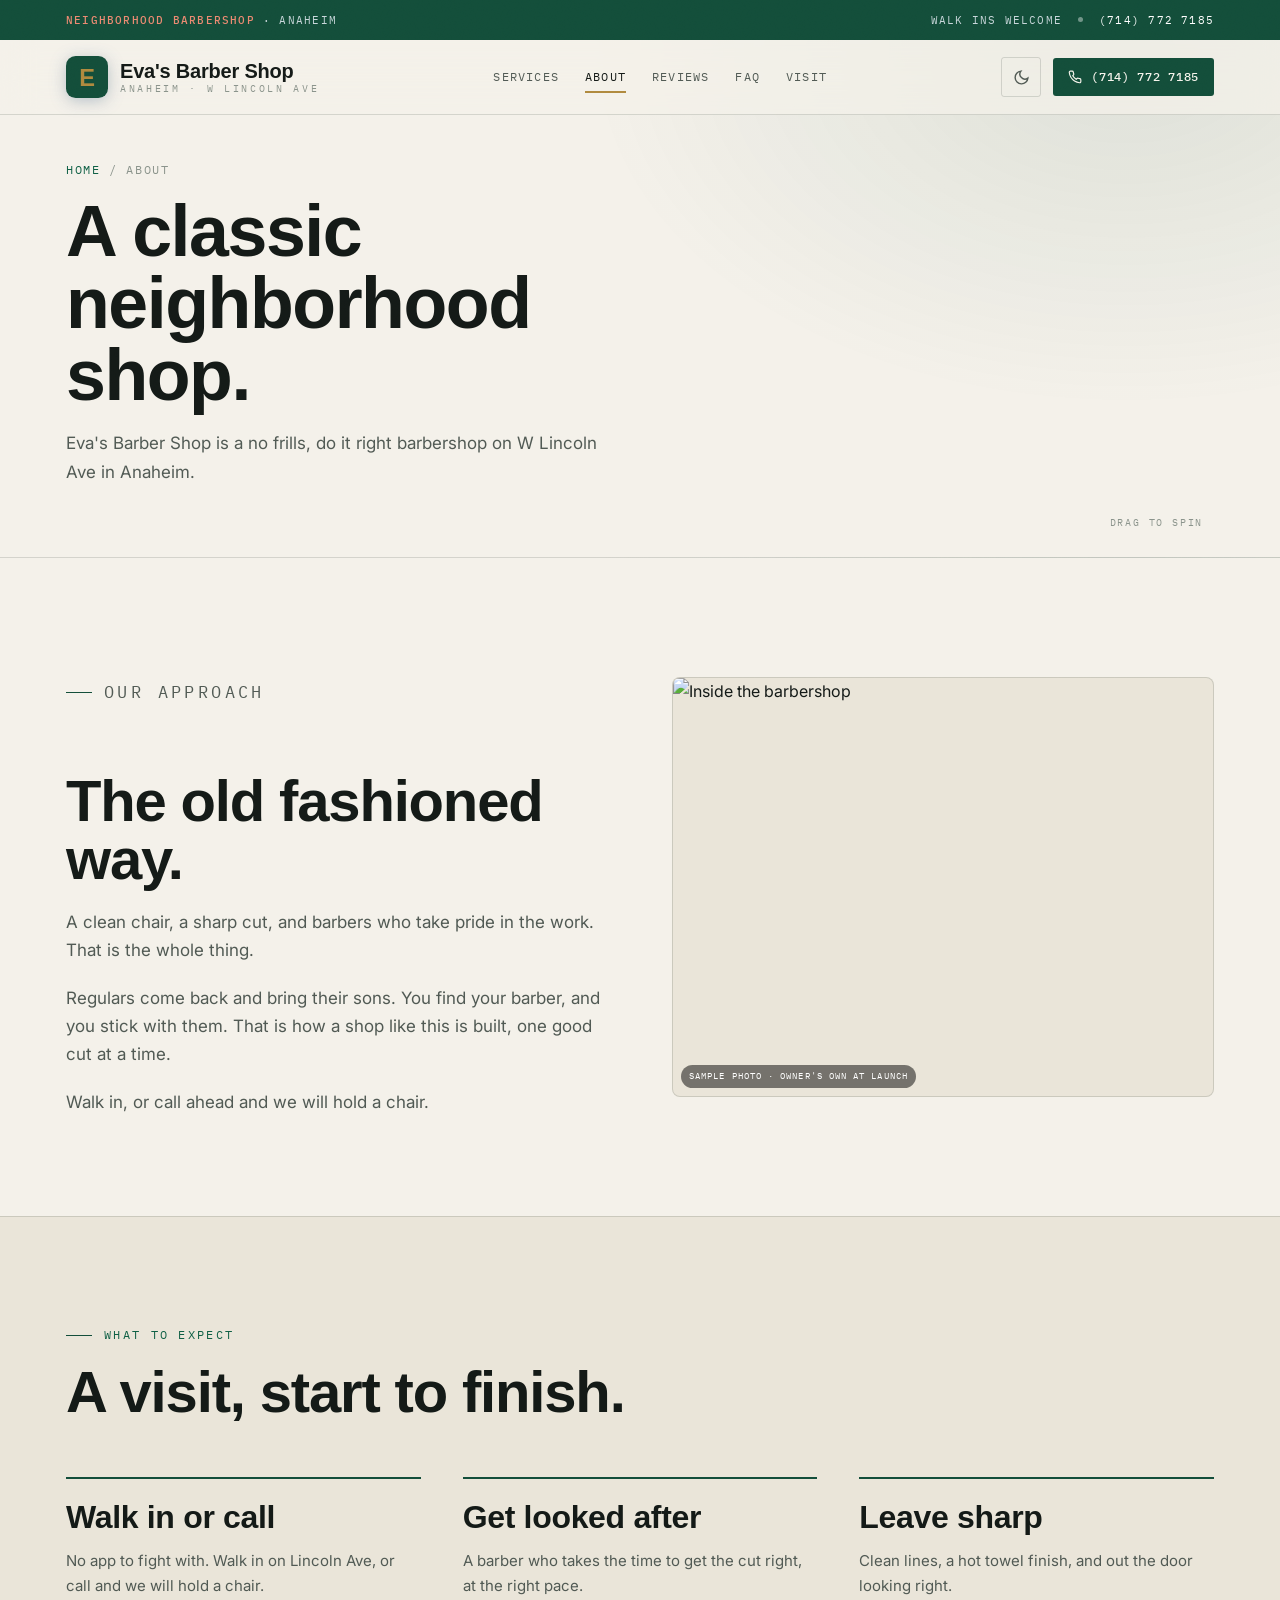
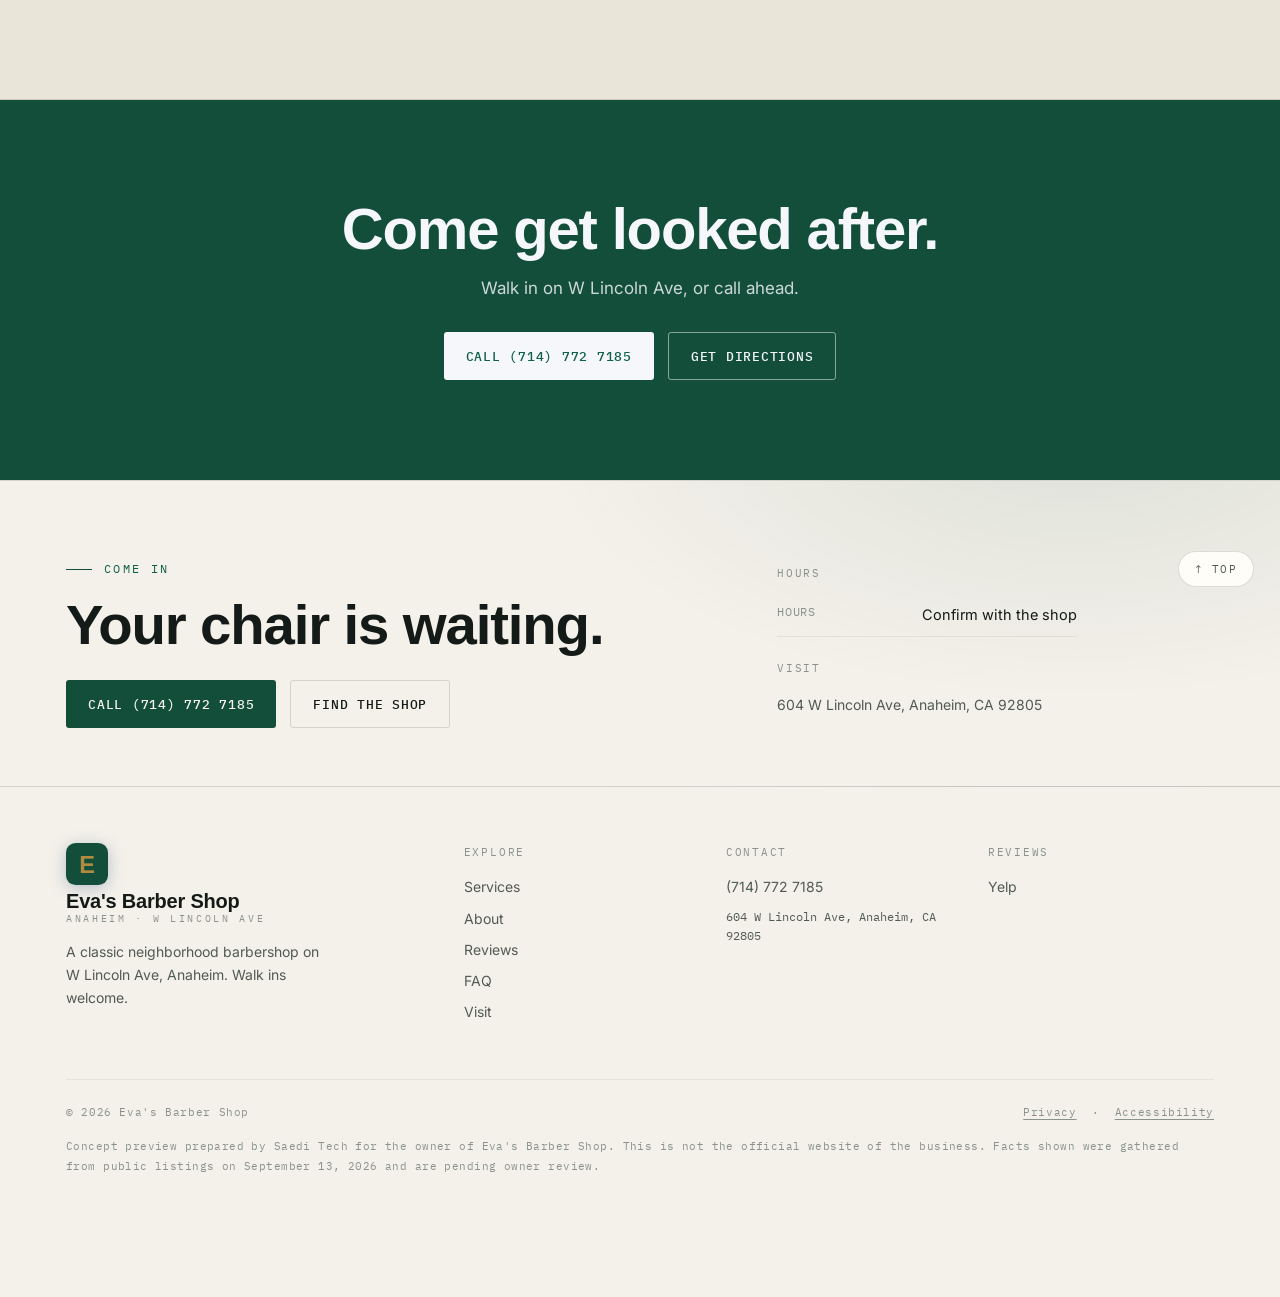
==== about.html @ 981443ed "Eva's Barber Shop concept preview by Saedi Tech" ====
<!doctype html>
<html lang="en">
<head>
<meta charset="utf-8" />
<meta name="viewport" content="width=device-width, initial-scale=1" />
<meta name="robots" content="noindex, nofollow" />
<title>About · Eva's Barber Shop</title>
<meta name="description" content="About Eva's Barber Shop, a classic neighborhood barbershop in Anaheim. Walk ins welcome." />
<meta property="og:title" content="About · Eva's Barber Shop" /><meta property="og:type" content="website" />
<link rel="icon" href="data:image/svg+xml,%3Csvg xmlns='http://www.w3.org/2000/svg' viewBox='0 0 32 32'%3E%3Ccircle cx='16' cy='16' r='15' fill='%239e2b25'/%3E%3Crect x='13' y='6' width='6' height='20' rx='3' fill='%23f3ede1'/%3E%3Cpath d='M13 9l6 4M13 15l6 4M13 21l6 4' stroke='%23a9812f' stroke-width='2'/%3E%3C/svg%3E">
<link rel="preconnect" href="https://fonts.googleapis.com"><link rel="preconnect" href="https://fonts.gstatic.com" crossorigin>
<link href="https://fonts.googleapis.com/css2?family=Oswald:wght@500;600;700&family=Inter:wght@400;500;600&family=IBM+Plex+Mono:wght@400;500&display=swap" rel="stylesheet">
<link rel="stylesheet" href="assets/site.css">
<script type="importmap">{ "imports": { "three": "https://unpkg.com/three@0.160.0/build/three.module.js", "three/": "https://unpkg.com/three@0.160.0/" } }</script>

</head>
<body>
<a class="skip" href="#main">Skip to content</a>
<header class="sitehead" id="sitehead"><div class="topbar"><div class="wrap tbin"><span class="tb-l"><b>Neighborhood barbershop</b> · Anaheim</span><span class="tb-r"><span>Walk ins welcome</span><span class="dot2"></span><a href="tel:+17147727185">(714) 772 7185</a></span></div></div>
<nav class="top" aria-label="Main">
  <div class="wrap navin">
    <a class="logo" href="index.html" aria-label="Eva's Barber Shop, home"><svg class="emblem" viewBox="0 0 48 48" aria-hidden="true"><rect width="48" height="48" rx="11" fill="var(--indigo)"/><text x="24" y="34" font-size="27" text-anchor="middle" fill="var(--shu)" font-family="Archivo,sans-serif" font-weight="800">E</text></svg><span class="wm"><span class="n">Eva's Barber Shop</span><span class="s">Anaheim · W Lincoln Ave</span></span></a>
    <div class="navlinks"><a href="services.html">Services</a><a href="about.html" aria-current="page">About</a><a href="reviews.html">Reviews</a><a href="faq.html">FAQ</a><a href="visit.html">Visit</a></div>
    <div class="navright">
      <button class="tgl" id="themeTgl" aria-label="Switch between day and night theme" aria-pressed="false"><svg id="icMoon" viewBox="0 0 24 24" fill="none" stroke="currentColor" stroke-width="2" stroke-linecap="round"><path d="M21 12.8A9 9 0 1 1 11.2 3a7 7 0 0 0 9.8 9.8z"/></svg><svg id="icSun" viewBox="0 0 24 24" fill="none" stroke="currentColor" stroke-width="2" stroke-linecap="round" style="display:none"><circle cx="12" cy="12" r="4"/><path d="M12 2v2M12 20v2M4.9 4.9l1.4 1.4M17.7 17.7l1.4 1.4M2 12h2M20 12h2M4.9 19.1l1.4-1.4M17.7 6.3l1.4-1.4"/></svg></button>
      <a class="btn btn-fill btn-sm" href="tel:+17147727185"><svg width="14" height="14" viewBox="0 0 24 24" fill="none" stroke="currentColor" stroke-width="2" stroke-linecap="round" aria-hidden="true"><path d="M22 16.9v3a2 2 0 0 1-2.2 2 19.8 19.8 0 0 1-8.6-3 19.5 19.5 0 0 1-6-6 19.8 19.8 0 0 1-3-8.7A2 2 0 0 1 4.1 2h3a2 2 0 0 1 2 1.7c.13 1 .36 1.9.7 2.8a2 2 0 0 1-.45 2.1L8.1 9.9a16 16 0 0 0 6 6l1.3-1.3a2 2 0 0 1 2.1-.45c.9.34 1.8.57 2.8.7A2 2 0 0 1 22 16.9z"/></svg><span class="lbl">(714) 772 7185</span></a>
      <button class="burger" id="burger" aria-label="Open menu"><svg viewBox="0 0 24 24" fill="none" stroke="currentColor" stroke-width="2" stroke-linecap="round"><path d="M3 6h18M3 12h18M3 18h18"/></svg></button>
    </div>
  </div>
</nav>
</header>
<div class="mmenu" id="mmenu" aria-label="Menu">
  <button class="mclose" id="mclose" aria-label="Close menu">✕</button>
  <a href="services.html">Services</a><a href="about.html" aria-current="page">About</a><a href="reviews.html">Reviews</a><a href="faq.html">FAQ</a><a href="visit.html">Visit</a><a href="tel:+17147727185">Call the shop</a>
</div>
<header class="page-hero"><canvas id="subgl" class="subcanvas" aria-hidden="true"></canvas><span class="subgrab" aria-hidden="true">Drag to spin</span><div class="wrap"><p class="crumb"><a href="index.html">Home</a> / About</p><h1 class="ph">A classic neighborhood shop.</h1><p class="pl">Eva's Barber Shop is a no frills, do it right barbershop on W Lincoln Ave in Anaheim.</p></div></header><main id="main">
<section><div class="wrap abgrid">
  <div class="prose"><p class="kick up">Our approach</p><h2 class="up">The old fashioned way.</h2><p class="up">A clean chair, a sharp cut, and barbers who take pride in the work. That is the whole thing.</p><p class="up">Regulars come back and bring their sons. You find your barber, and you stick with them. That is how a shop like this is built, one good cut at a time.</p><p class="up">Walk in, or call ahead and we will hold a chair.</p></div>
  <div class="imgfill up tall" role="img" aria-label="Inside the shop"><img src="https://images.unsplash.com/photo-1648221122323-572c13a31663?w=1100&q=74&auto=format&fit=crop" alt="Inside the barbershop" loading="lazy"><span class="stamp">Sample photo · owner's own at launch</span></div>
</div></section>
<section class="band"><div class="wrap"><p class="kick up">What to expect</p><h2 class="up">A visit, start to finish.</h2><div class="whygrid"><div class="why up"><div class="big">Walk in or call</div><p>No app to fight with. Walk in on Lincoln Ave, or call and we will hold a chair.</p></div><div class="why up"><div class="big">Get looked after</div><p>A barber who takes the time to get the cut right, at the right pace.</p></div><div class="why up"><div class="big">Leave sharp</div><p>Clean lines, a hot towel finish, and out the door looking right.</p></div></div></div></section>
<section class="ctaband"><div class="wrap"><h2 class="up">Come get looked after.</h2><p class="up">Walk in on W Lincoln Ave, or call ahead.</p><div class="cta up"><a class="btn btn-fill" href="tel:+17147727185">Call (714) 772 7185</a><a class="btn btn-line" href="visit.html">Get directions</a></div></div></section>
</main><script type="module" src="assets/subhero3d.js"></script><footer>
  <button class="backtop" id="backtop" aria-label="Back to top">↑ Top</button>
  <div class="foot-hero"><div class="wrap"><div class="foot-top">
    <div class="foot-cta"><p class="kick">Come in</p><h2>Your chair is waiting.</h2><div class="cta"><a class="btn btn-fill" href="tel:+17147727185">Call (714) 772 7185</a><a class="btn btn-line" href="visit.html">Find the shop</a></div></div>
    <div class="foot-hours"><p class="ft">Hours</p><div class="hrow"><span>Hours</span><span>Confirm with the shop</span></div><p class="ft" style="margin-top:22px">Visit</p><p class="addr">604 W Lincoln Ave, Anaheim, CA 92805</p></div>
  </div></div></div>
  <div class="wrap foot-main">
    <div class="fgrid">
      <div class="fbrand"><a class="logo" href="index.html" aria-label="Eva's Barber Shop, home"><svg class="emblem" viewBox="0 0 48 48" aria-hidden="true"><rect width="48" height="48" rx="11" fill="var(--indigo)"/><text x="24" y="34" font-size="27" text-anchor="middle" fill="var(--shu)" font-family="Archivo,sans-serif" font-weight="800">E</text></svg><span class="wm"><span class="n">Eva's Barber Shop</span><span class="s">Anaheim · W Lincoln Ave</span></span></a><p>A classic neighborhood barbershop on W Lincoln Ave, Anaheim. Walk ins welcome.</p></div>
      <div class="fcol"><p class="ft">Explore</p><a href="services.html">Services</a><a href="about.html">About</a><a href="reviews.html">Reviews</a><a href="faq.html">FAQ</a><a href="visit.html">Visit</a></div>
      <div class="fcol"><p class="ft">Contact</p><a href="tel:+17147727185">(714) 772 7185</a><p class="mono" style="font-size:12px">604 W Lincoln Ave, Anaheim, CA 92805</p></div>
      <div class="fcol"><p class="ft">Reviews</p><a href="https://www.yelp.com/biz/evas-barber-shop-anaheim" target="_blank" rel="noopener">Yelp</a></div>
    </div>
    <div class="legal"><span>© 2026 Eva's Barber Shop</span><span><a href="privacy.html">Privacy</a> &nbsp;·&nbsp; <a href="accessibility.html">Accessibility</a></span></div>
    <p class="preview-note">Concept preview prepared by Saedi Tech for the owner of Eva's Barber Shop. This is not the official website of the business. Facts shown were gathered from public listings on September 13, 2026 and are pending owner review.</p>
  </div>
</footer>
<div class="callbar" role="navigation" aria-label="Quick actions">
  <a class="c1" href="tel:+17147727185"><svg width="14" height="14" viewBox="0 0 24 24" fill="none" stroke="currentColor" stroke-width="2" stroke-linecap="round" aria-hidden="true"><path d="M22 16.9v3a2 2 0 0 1-2.2 2 19.8 19.8 0 0 1-8.6-3 19.5 19.5 0 0 1-6-6 19.8 19.8 0 0 1-3-8.7A2 2 0 0 1 4.1 2h3a2 2 0 0 1 2 1.7c.13 1 .36 1.9.7 2.8a2 2 0 0 1-.45 2.1L8.1 9.9a16 16 0 0 0 6 6l1.3-1.3a2 2 0 0 1 2.1-.45c.9.34 1.8.57 2.8.7A2 2 0 0 1 22 16.9z"/></svg>Call the shop</a>
  <a class="c2" href="visit.html">Directions</a>
</div>
<script src="assets/app.js" defer></script>
</body>
</html>
---- assets/site.css ----
/* Hiro's Auto Repair — shared design system (Saedi Tech concept preview) */
:root{
  --bg:#f4f1ea; --bg2:#eae5d9; --card:#fffdf8; --card2:#f6f2e8;
  --line:rgba(20,30,26,.14); --line2:rgba(20,30,26,.07);
  --text:#141a17; --muted:#515a54; --faint:#8a938b;
  --indigo:#134e3a; --indigo-2:#1c6a50; --indigo-tx:#0f6045; --indigo-soft:rgba(19,78,58,.1);
  --shu:#b08a3e; --shu-tx:#916f28; --gold:#b08a3e;
  --nav-bg:rgba(244,241,234,.72); --chip-bg:rgba(255,255,255,.6); --btn-tx:#f6f4ec;
  --hero-a:rgba(19,78,58,.13); --hero-b:rgba(176,138,62,.1); --grain:.035;
  --map-filter:saturate(.9) contrast(1.02); --ease:cubic-bezier(.16,1,.3,1);
}
:root[data-theme="night"]{
  --bg:#0b1310; --bg2:#0f1a15; --card:#111c17; --card2:#0e1813;
  --line:rgba(225,235,228,.12); --line2:rgba(225,235,228,.06);
  --text:#e9f0eb; --muted:#a4b0a8; --faint:#6e7a72;
  --indigo:#2f8a68; --indigo-2:#3fa87e; --indigo-tx:#4fb890; --indigo-soft:rgba(47,120,90,.14);
  --shu:#cba24e; --shu-tx:#d7b768; --gold:#cba24e;
  --nav-bg:rgba(8,11,16,.66); --chip-bg:rgba(16,21,29,.5); --btn-tx:#0b1310;
  --hero-a:rgba(47,120,90,.2); --hero-b:rgba(203,162,78,.14); --grain:.06;
  --map-filter:grayscale(1) invert(.92) contrast(.9) hue-rotate(180deg);
}
*{margin:0;padding:0;box-sizing:border-box}
html{scroll-behavior:smooth}
@media (prefers-reduced-motion:reduce){html{scroll-behavior:auto}}
body{background:var(--bg);color:var(--text);font-family:'Inter',system-ui,sans-serif;font-size:16px;line-height:1.65;-webkit-font-smoothing:antialiased;transition:background .5s,color .5s;overflow-x:hidden}
::selection{background:var(--indigo);color:var(--btn-tx)}
img,svg{max-width:100%}a{color:inherit}
.jp{font-family:'Noto Sans JP','Inter',sans-serif}
.mono{font-family:'IBM Plex Mono',monospace}
.wrap{max-width:1200px;margin:0 auto;padding:0 26px}
.narrow{max-width:900px}
.skip{position:absolute;left:-9999px;top:0;background:var(--indigo);color:var(--btn-tx);padding:10px 18px;z-index:200;font-weight:600}
.skip:focus{left:12px;top:12px}
:focus-visible{outline:2px solid var(--indigo);outline-offset:3px;border-radius:2px}
body::after{content:"";position:fixed;inset:0;z-index:300;pointer-events:none;opacity:var(--grain);mix-blend-mode:overlay;background-image:url("data:image/svg+xml,%3Csvg xmlns='http://www.w3.org/2000/svg' width='120' height='120'%3E%3Cfilter id='n'%3E%3CfeTurbulence type='fractalNoise' baseFrequency='.85' numOctaves='2'/%3E%3C/filter%3E%3Crect width='100%25' height='100%25' filter='url(%23n)'/%3E%3C/svg%3E")}

/* logo */
.logo{display:flex;align-items:center;gap:12px;text-decoration:none}
.logo .emblem{width:42px;height:42px;flex:none;filter:drop-shadow(0 3px 8px rgba(23,63,115,.28))}
.logo .wm{display:flex;flex-direction:column;line-height:1}
.logo .wm .n{font-family:'Archivo',sans-serif;font-weight:800;font-size:20px;letter-spacing:-.01em;color:var(--text)}
.logo .wm .s{font-family:'IBM Plex Mono',monospace;font-size:9.5px;letter-spacing:.28em;text-transform:uppercase;color:var(--faint);margin-top:3px}
.logo .wm .s b{color:var(--shu-tx);font-weight:500}

/* header (top bar + nav) */
.sitehead{position:fixed;top:0;left:0;right:0;z-index:100}
.topbar{background:var(--indigo);color:#eaf0f8;height:40px;overflow:hidden;transition:height .35s var(--ease),opacity .3s}
.topbar .tbin{display:flex;align-items:center;justify-content:space-between;height:40px;font-family:'IBM Plex Mono',monospace;font-size:11px;letter-spacing:.11em;text-transform:uppercase}
.topbar .tb-l{color:rgba(234,240,248,.85)}.topbar .tb-l b{color:#ec8a72;font-weight:500}
.topbar .tb-r{display:flex;align-items:center;gap:16px;color:rgba(234,240,248,.85)}
.topbar .tb-r a{color:#fff;text-decoration:none}.topbar .tb-r a:hover{color:#ec8a72}
.topbar .dot2{width:5px;height:5px;border-radius:50%;background:rgba(255,255,255,.4)}
nav.top{position:relative;background:var(--nav-bg);backdrop-filter:blur(18px) saturate(1.4);-webkit-backdrop-filter:blur(18px) saturate(1.4);border-bottom:1px solid var(--line);transition:box-shadow .35s,background .35s}
.sitehead.scrolled .topbar{height:0;opacity:0}
.sitehead.scrolled nav.top{box-shadow:0 12px 34px -18px rgba(8,11,16,.5)}
.navin{display:flex;align-items:center;justify-content:space-between;height:74px;gap:18px}
@media (max-width:768px){.topbar{display:none}}
.navlinks{display:flex;gap:26px;align-items:center}
.navlinks a{font-family:'IBM Plex Mono',monospace;font-size:12px;letter-spacing:.1em;text-transform:uppercase;text-decoration:none;color:var(--muted);transition:color .25s;position:relative}
.navlinks a[aria-current="page"]{color:var(--text)}
.navlinks a::after{content:"";position:absolute;left:0;bottom:-6px;width:0;height:1.5px;background:var(--shu);transition:width .3s var(--ease)}
.navlinks a:hover::after,.navlinks a[aria-current="page"]::after{width:100%}
.navlinks a:hover{color:var(--text)}
.navright{display:flex;align-items:center;gap:12px}
.btn{display:inline-flex;align-items:center;justify-content:center;gap:9px;font-family:'IBM Plex Mono',monospace;font-size:12.5px;letter-spacing:.06em;text-transform:uppercase;font-weight:500;padding:13px 22px;border-radius:3px;text-decoration:none;border:none;cursor:pointer;transition:transform .35s var(--ease),box-shadow .35s,background .35s,color .35s}
.btn-fill{background:var(--indigo);color:var(--btn-tx)}
.btn-fill:hover{transform:translateY(-2px);box-shadow:0 14px 38px -12px var(--indigo)}
.btn-line{background:transparent;color:var(--text);border:1px solid var(--line)}
.btn-line:hover{border-color:var(--indigo);color:var(--indigo-tx)}
.btn-sm{padding:10px 15px;font-size:11.5px}
.tgl,.burger{width:40px;height:40px;border-radius:3px;border:1px solid var(--line);background:transparent;color:var(--muted);display:grid;place-items:center;cursor:pointer;transition:color .3s,border-color .3s}
.tgl:hover,.burger:hover{color:var(--indigo-tx);border-color:var(--indigo)}
.tgl svg{width:17px;height:17px}.burger{display:none}.burger svg{width:20px;height:20px}
@media (max-width:940px){.navlinks{display:none}.burger{display:grid}}
@media (max-width:560px){.logo .wm .s{display:none}.navright .btn span.lbl{display:none}}
/* mobile menu */
.mmenu{position:fixed;inset:0;z-index:150;background:var(--bg);transform:translateY(-100%);transition:transform .45s var(--ease);display:flex;flex-direction:column;padding:96px 26px 40px}
.mmenu.open{transform:none}
.mmenu a{font-family:'Archivo',sans-serif;font-weight:700;font-size:30px;text-decoration:none;color:var(--text);padding:16px 0;border-bottom:1px solid var(--line)}
.mmenu a:hover{color:var(--indigo-tx)}
.mclose{position:absolute;top:22px;right:22px;width:40px;height:40px;border:1px solid var(--line);border-radius:3px;background:transparent;color:var(--text);cursor:pointer;font-size:20px}

/* generic hero for home */
header.hero{position:relative;min-height:100svh;overflow:hidden}
.sticky{position:relative;min-height:100svh;overflow:hidden;display:flex;align-items:center;padding:90px 0 44px}
/* scroll-driven exploded 3D hero */
header.hero.scroll3d{height:340vh;min-height:0}
header.hero.scroll3d .sticky{position:sticky;top:0;height:100svh;min-height:0;padding:0}
.callouts{position:absolute;z-index:2;top:50%;left:26px;transform:translateY(-50%);max-width:360px;opacity:0;pointer-events:none;will-change:opacity}
.callouts h3{font-family:'Archivo',sans-serif;font-weight:800;font-size:clamp(26px,3.2vw,40px);letter-spacing:-.02em;line-height:1.02;margin-bottom:18px}
.callout{display:flex;gap:14px;align-items:flex-start;padding:12px 0;border-top:1px solid var(--line)}
.callout .cn{font-family:'IBM Plex Mono',monospace;font-size:11px;color:var(--shu-tx);letter-spacing:.1em;padding-top:3px;min-width:24px}
.callout .cx b{font-family:'Archivo',sans-serif;font-weight:700;font-size:16px;display:block;margin-bottom:2px}
.callout .cx span{font-size:13px;color:var(--muted)}
.hprog{position:absolute;left:0;right:0;bottom:0;height:2px;background:var(--line2);z-index:5}
.hprog i{display:block;height:100%;width:0;background:linear-gradient(90deg,var(--indigo),var(--shu))}
@media (max-width:940px){header.hero.scroll3d{height:280vh}header.hero.scroll3d .sticky{align-items:flex-start}.hero-copy{padding-top:100px}.callouts{left:26px;right:26px;max-width:none;top:40%}}
@media (prefers-reduced-motion:reduce){header.hero.scroll3d{height:auto;min-height:100svh}header.hero.scroll3d .sticky{position:relative}.callouts{display:none}.hprog{display:none}}
.hero-bg{position:absolute;inset:0;z-index:0;background:radial-gradient(60% 55% at 74% 38%,var(--hero-a),transparent 70%),radial-gradient(50% 45% at 12% 92%,var(--hero-b),transparent 70%),var(--bg)}
#gl{position:absolute;inset:0;z-index:1;width:100%;height:100%;display:block;touch-action:pan-y;cursor:grab}#gl:active{cursor:grabbing}
.hero-fb{position:absolute;z-index:1;right:6%;top:50%;transform:translateY(-50%);width:min(42vw,460px);aspect-ratio:1;border-radius:50%;background:radial-gradient(circle at 40% 35%,#2b3a52,#0c1119 70%);box-shadow:0 40px 120px -30px rgba(23,63,115,.6);display:none}
.herogrid{position:relative;z-index:2;width:100%}
.hero-copy{max-width:600px}
.tag{display:inline-flex;align-items:center;gap:12px;font-family:'IBM Plex Mono',monospace;font-size:11.5px;letter-spacing:.22em;text-transform:uppercase;color:var(--indigo-tx);margin-bottom:26px;padding:8px 14px;border:1px solid var(--line);border-radius:40px;background:var(--chip-bg);backdrop-filter:blur(6px)}
.tag .dot{width:7px;height:7px;border-radius:50%;background:var(--shu);box-shadow:0 0 0 4px rgba(201,75,46,.18)}
h1{font-family:'Archivo',sans-serif;font-weight:800;font-size:clamp(46px,7vw,92px);line-height:.98;letter-spacing:-.025em;color:var(--text)}
h1 .in{background:linear-gradient(120deg,var(--indigo-2),var(--shu));-webkit-background-clip:text;background-clip:text;color:transparent}
.hero p.lede{font-size:clamp(16px,1.5vw,19px);color:var(--muted);max-width:500px;margin:26px 0 34px}
.cta{display:flex;gap:14px;flex-wrap:wrap}
.chips{display:flex;gap:8px;flex-wrap:wrap;margin-top:34px}
.chip{font-family:'IBM Plex Mono',monospace;font-size:11px;letter-spacing:.06em;text-transform:uppercase;color:var(--muted);border:1px solid var(--line);background:var(--chip-bg);border-radius:40px;padding:8px 14px;backdrop-filter:blur(6px)}
.badge3d{position:absolute;right:6%;bottom:12%;z-index:3;background:var(--card);border:1px solid var(--line);border-radius:6px;padding:14px 18px;box-shadow:0 20px 50px -24px rgba(18,22,28,.4);display:flex;align-items:center;gap:14px}
.badge3d .rt{font-family:'Archivo',sans-serif;font-weight:800;font-size:26px;line-height:1}
.badge3d .rl{font-family:'IBM Plex Mono',monospace;font-size:10px;letter-spacing:.12em;text-transform:uppercase;color:var(--faint)}
.badge3d .star{color:var(--shu)}
.grab{position:absolute;z-index:4;right:6%;top:15%;display:flex;align-items:center;gap:8px;font-family:'IBM Plex Mono',monospace;font-size:10px;letter-spacing:.18em;text-transform:uppercase;color:var(--faint)}
.cue{position:absolute;bottom:34px;left:50%;transform:translateX(-50%);z-index:4;display:flex;flex-direction:column;align-items:center;gap:8px;color:var(--faint);font-family:'IBM Plex Mono',monospace;font-size:10px;letter-spacing:.22em;text-transform:uppercase}
.cue .bar{width:1px;height:34px;background:linear-gradient(var(--faint),transparent);animation:drop 2.4s var(--ease) infinite}
@keyframes drop{0%{transform:scaleY(0);transform-origin:top}45%{transform:scaleY(1);transform-origin:top}55%{transform:scaleY(1);transform-origin:bottom}100%{transform:scaleY(0);transform-origin:bottom}}
@media (prefers-reduced-motion:reduce){.cue .bar{animation:none}.grab{display:none}}
@media (max-width:940px){.hero-copy{max-width:none}.badge3d{right:auto;left:26px;bottom:8%}.grab{top:9%;right:26px}}

/* subpage banner */
.page-hero{position:relative;padding:150px 0 60px;min-height:62vh;display:flex;align-items:center;border-bottom:1px solid var(--line);background:radial-gradient(60% 90% at 88% 10%,var(--indigo-soft),transparent 70%),var(--bg);overflow:hidden}
.page-hero .wrap{position:relative;z-index:2;width:100%}
.subcanvas{position:absolute;right:-4%;top:0;bottom:0;width:52%;z-index:1;display:block;touch-action:pan-y;cursor:grab}
.subcanvas:active{cursor:grabbing}
.subgrab{position:absolute;right:6%;bottom:26px;z-index:3;display:flex;align-items:center;gap:8px;font-family:'IBM Plex Mono',monospace;font-size:10px;letter-spacing:.18em;text-transform:uppercase;color:var(--faint)}
.crumb{font-family:'IBM Plex Mono',monospace;font-size:11.5px;letter-spacing:.14em;text-transform:uppercase;color:var(--faint);margin-bottom:16px}
.crumb a{color:var(--indigo-tx);text-decoration:none}
.page-hero h1.ph{font-family:'Archivo',sans-serif;font-weight:800;font-size:clamp(38px,5.6vw,72px);line-height:1;letter-spacing:-.02em;max-width:620px}
.page-hero p.pl{color:var(--muted);max-width:540px;margin-top:18px;font-size:17px}
@media (max-width:820px){.subcanvas{opacity:.42;width:74%;right:-10%}.page-hero{min-height:auto}}

/* marquee */
.marquee{overflow:hidden;border-top:1px solid var(--line);border-bottom:1px solid var(--line);background:var(--indigo);padding:16px 0}
.mrow{display:flex;gap:44px;white-space:nowrap;width:max-content;animation:slide 32s linear infinite;font-family:'Archivo',sans-serif;font-weight:700;font-size:19px;letter-spacing:.02em;color:rgba(247,244,236,.9);align-items:center}
.mrow span{display:inline-flex;align-items:center;gap:44px}
.mrow .d{width:7px;height:7px;border-radius:50%;background:var(--shu)}
@keyframes slide{to{transform:translateX(-50%)}}
@media (prefers-reduced-motion:reduce){.mrow{animation:none}}

/* strip */
.strip{border-bottom:1px solid var(--line);background:var(--bg2)}
.stripin{display:grid;grid-template-columns:repeat(4,1fr)}
.stat{padding:28px 24px;border-left:1px solid var(--line)}.stat:first-child{border-left:none}.stat a{text-decoration:none}
.stat .v{font-family:'Archivo',sans-serif;font-weight:800;font-size:27px;letter-spacing:-.01em}
.stat .v .star{color:var(--shu)}
.stat .l{font-family:'IBM Plex Mono',monospace;font-size:10.5px;letter-spacing:.14em;text-transform:uppercase;color:var(--faint);margin-top:6px}
.stat a:hover .v{color:var(--indigo-tx)}
@media (max-width:820px){.stripin{grid-template-columns:1fr 1fr}.stat:nth-child(3){border-left:none}.stat{padding:22px 20px}.stat .v{font-size:22px}}

section{padding:100px 0;scroll-margin-top:74px;position:relative}
.kick{font-family:'IBM Plex Mono',monospace;font-size:11.5px;letter-spacing:.2em;text-transform:uppercase;color:var(--indigo-tx);display:inline-flex;align-items:center;gap:12px;margin-bottom:18px}
.kick::before{content:"";width:26px;height:1px;background:var(--indigo)}
.kick .jp{color:var(--shu-tx);letter-spacing:.1em}
h2{font-family:'Archivo',sans-serif;font-weight:800;font-size:clamp(32px,4.6vw,58px);line-height:1.0;letter-spacing:-.02em;max-width:680px}
h3.blk{font-family:'Archivo',sans-serif;font-weight:700;font-size:24px;letter-spacing:-.01em}
.sub{color:var(--muted);max-width:600px;margin-top:18px;font-size:17px}

/* services grid */
.svcgrid{display:grid;grid-template-columns:repeat(3,1fr);gap:1px;background:var(--line);border:1px solid var(--line);border-radius:8px;overflow:hidden;margin-top:52px}
.svc{background:var(--card);padding:34px 30px 36px;position:relative;transition:background .4s;text-decoration:none;color:inherit;display:block}
.svc:hover{background:var(--card2)}
.svc .no{font-family:'IBM Plex Mono',monospace;font-size:10.5px;letter-spacing:.16em;color:var(--faint)}
.svc .ic{width:48px;height:48px;margin:20px 0;color:var(--indigo);transition:transform .5s var(--ease)}
.svc:hover .ic{transform:translateY(-4px) scale(1.06)}
.svc h3{font-family:'Archivo',sans-serif;font-weight:700;font-size:21px;letter-spacing:-.01em;margin-bottom:10px}
.svc p{font-size:14.5px;color:var(--muted)}
.svc .more{font-family:'IBM Plex Mono',monospace;font-size:11px;letter-spacing:.1em;text-transform:uppercase;color:var(--indigo-tx);margin-top:16px;display:inline-block}
@media (max-width:920px){.svcgrid{grid-template-columns:1fr 1fr}}
@media (max-width:600px){.svcgrid{grid-template-columns:1fr}}

/* two-col feature (why) */
#why,.band{background:var(--bg2);border-top:1px solid var(--line);border-bottom:1px solid var(--line)}
.whygrid{display:grid;grid-template-columns:repeat(3,1fr);gap:42px;margin-top:56px}
.why .big{font-family:'Archivo',sans-serif;font-weight:800;font-size:clamp(24px,2.6vw,32px);line-height:1.06;letter-spacing:-.01em;border-top:2px solid var(--indigo);padding-top:22px}
.why .big .jpb{display:block;font-family:'Noto Sans JP',sans-serif;font-weight:700;font-size:15px;color:var(--shu-tx);letter-spacing:.3em;margin-bottom:10px}
.why p{color:var(--muted);margin-top:14px;font-size:15px}
@media (max-width:820px){.whygrid{grid-template-columns:1fr;gap:32px}}

/* about + prose */
.abgrid{display:grid;grid-template-columns:1fr 1fr;gap:64px;align-items:center}
.abcopy p{color:var(--muted);margin-top:18px;font-size:17px}.abcopy p strong{color:var(--text);font-weight:600}
.prose{max-width:760px}
.prose p{color:var(--muted);font-size:17px;margin-top:20px}
.prose h2{margin-top:48px}
.prose h3{font-family:'Archivo',sans-serif;font-weight:700;font-size:22px;margin-top:34px}
.prose ul{margin:18px 0 0 0;list-style:none;display:grid;gap:12px}
.prose ul li{position:relative;padding-left:26px;color:var(--muted)}
.prose ul li::before{content:"";position:absolute;left:0;top:9px;width:8px;height:8px;border-radius:1px;background:var(--shu)}
.photo-slot{border:1px dashed var(--line);border-radius:8px;background:var(--card);aspect-ratio:4/3.1;display:grid;place-items:center;text-align:center;padding:30px;position:relative;overflow:hidden}
.photo-slot.tall{aspect-ratio:1/1}
.photo-slot::before{content:"";position:absolute;inset:0;background:radial-gradient(circle at 70% 20%,var(--indigo-soft),transparent 60%)}
.photo-slot .ph-ic{width:56px;height:56px;color:var(--faint);margin:0 auto 14px;position:relative}
.photo-slot .t{font-family:'IBM Plex Mono',monospace;font-size:11px;letter-spacing:.14em;text-transform:uppercase;color:var(--faint);max-width:300px;line-height:1.8;position:relative}
@media (max-width:920px){.abgrid{grid-template-columns:1fr;gap:36px}}

/* gallery grid of reserved slots */
.gal{display:grid;grid-template-columns:repeat(3,1fr);gap:16px;margin-top:52px}
.gal .photo-slot{aspect-ratio:4/3.4}
@media (max-width:820px){.gal{grid-template-columns:1fr 1fr}}
@media (max-width:520px){.gal{grid-template-columns:1fr}}

/* ===== photographic bands (licensed placeholder imagery) ===== */
.photoband{position:relative;min-height:82vh;display:flex;align-items:flex-end;overflow:hidden;border-top:1px solid var(--line);border-bottom:1px solid var(--line)}
.photoband .pbimg{position:absolute;inset:-12% 0;z-index:0;background-size:cover;background-position:center;will-change:transform}
.photoband::after{content:"";position:absolute;inset:0;z-index:1;background:linear-gradient(180deg,rgba(6,9,14,.2),rgba(6,9,14,.78)),linear-gradient(90deg,rgba(23,63,115,.5),transparent 62%)}
.photoband.right::after{background:linear-gradient(180deg,rgba(6,9,14,.2),rgba(6,9,14,.78)),linear-gradient(270deg,rgba(201,75,46,.4),transparent 62%)}
.photoband .pbin{position:relative;z-index:2;width:100%;padding:60px 0 66px;color:#f4f1ea}
.photoband .pbk{font-family:'IBM Plex Mono',monospace;font-size:11.5px;letter-spacing:.2em;text-transform:uppercase;color:#ec8a72;margin-bottom:14px;display:inline-flex;align-items:center;gap:12px}
.photoband .pbk::before{content:"";width:26px;height:1px;background:#ec8a72}
.photoband h2{color:#f7f5ef;max-width:760px}
.photoband p{color:rgba(244,241,234,.86);max-width:520px;margin-top:16px;font-size:17px}
.photoband .sampletag{position:absolute;top:26px;right:26px;z-index:2;font-family:'IBM Plex Mono',monospace;font-size:9.5px;letter-spacing:.14em;text-transform:uppercase;color:rgba(244,241,234,.72);background:rgba(0,0,0,.35);padding:6px 11px;border-radius:20px;backdrop-filter:blur(4px)}
@media (max-width:820px){.photoband{min-height:72vh}}

/* real image fills (about, gallery) */
.imgfill{border-radius:8px;overflow:hidden;position:relative;background:var(--bg2);border:1px solid var(--line)}
.imgfill img{width:100%;height:100%;object-fit:cover;display:block;transition:transform 1.2s var(--ease)}
.imgfill:hover img{transform:scale(1.05)}
.imgfill .stamp{position:absolute;bottom:8px;left:8px;font-family:'IBM Plex Mono',monospace;font-size:9px;letter-spacing:.12em;text-transform:uppercase;color:#fff;background:rgba(0,0,0,.5);padding:4px 8px;border-radius:20px;backdrop-filter:blur(3px)}
.abgrid .imgfill{aspect-ratio:4/3.1}
.gal2{display:grid;grid-template-columns:repeat(3,1fr);gap:14px;margin-top:52px}
.gal2 .imgfill{aspect-ratio:4/3.3}
.gal2 .imgfill.wide{grid-column:span 2;aspect-ratio:auto}
@media (max-width:820px){.gal2{grid-template-columns:1fr 1fr}}
@media (max-width:520px){.gal2{grid-template-columns:1fr}.gal2 .imgfill.wide{grid-column:span 1}}

/* mobile hero: clean stacked layout, 3D in its own frame (no overlap) */
@media (max-width:940px){
  header.hero.scroll3d{height:auto;min-height:auto}
  header.hero.scroll3d .sticky{position:relative;height:auto;min-height:auto;display:flex;flex-direction:column;padding:104px 0 46px;align-items:stretch}
  .hero .herogrid{order:1}
  .hero-copy{padding-top:0!important}
  #gl{position:relative;inset:auto;order:2;width:100%;height:50vh;margin-top:28px;border:1px solid var(--line);border-radius:14px;background:linear-gradient(180deg,var(--card2),var(--bg2))}
  .hero .hero-bg{display:none}
  .hero .badge3d,.hero .callouts,.hero .hprog,.hero .cue{display:none}
  .hero .grab{position:static;order:3;align-self:center;margin-top:14px;background:transparent;border:none;padding:0;color:var(--faint)}
  .hero .chip{background:var(--card);border-color:var(--line);color:var(--text)}
  .hero .tag{background:var(--card)}
}

/* reviews */
.revgrid{display:grid;grid-template-columns:1fr 1fr;gap:20px;margin-top:52px}
.rev{background:var(--card);border:1px solid var(--line);border-radius:8px;padding:34px;text-decoration:none;display:block;transition:transform .4s var(--ease),box-shadow .4s}
.rev:hover{transform:translateY(-5px);box-shadow:0 26px 60px -30px rgba(18,22,28,.4)}
.rev .plat{font-family:'IBM Plex Mono',monospace;font-size:11px;letter-spacing:.16em;text-transform:uppercase;color:var(--faint)}
.rev .score{font-family:'Archivo',sans-serif;font-weight:800;font-size:46px;margin:14px 0 4px;letter-spacing:-.02em}
.rev .stars{color:var(--shu);letter-spacing:3px;font-size:15px}
.rev .go{font-family:'IBM Plex Mono',monospace;font-size:12px;letter-spacing:.09em;text-transform:uppercase;color:var(--indigo-tx);margin-top:18px;display:inline-block}
.revnote{font-family:'IBM Plex Mono',monospace;font-size:11px;letter-spacing:.06em;color:var(--faint);margin-top:18px}
@media (max-width:700px){.revgrid{grid-template-columns:1fr}}

/* visit + form */
.visitgrid{display:grid;grid-template-columns:.9fr 1.1fr;gap:20px;margin-top:52px}
.vcard{background:var(--card);border:1px solid var(--line);border-radius:8px;padding:34px}
.vcard h3{font-family:'Archivo',sans-serif;font-weight:700;font-size:20px;margin-bottom:18px}
.vrow{display:flex;justify-content:space-between;gap:16px;padding:12px 0;border-bottom:1px solid var(--line2);font-size:14.5px}
.vrow:last-child{border-bottom:none}
.vrow .k{font-family:'IBM Plex Mono',monospace;font-size:11.5px;letter-spacing:.1em;text-transform:uppercase;color:var(--faint);padding-top:2px}
.vrow .d{text-align:right}.vrow .d a{color:var(--indigo-tx);text-decoration:none}.vrow .closed{color:var(--faint)}
.mapbox{border:1px solid var(--line);border-radius:8px;overflow:hidden;min-height:400px}
.mapbox iframe{width:100%;height:100%;min-height:400px;border:0;display:block;filter:var(--map-filter)}
.form{background:var(--card);border:1px solid var(--line);border-radius:8px;padding:36px}
.fg{margin-bottom:16px}
label{display:block;font-family:'IBM Plex Mono',monospace;font-size:11px;letter-spacing:.1em;text-transform:uppercase;color:var(--faint);margin-bottom:8px}
input,select,textarea{width:100%;background:var(--bg);border:1px solid var(--line);border-radius:3px;padding:13px 15px;color:var(--text);font-family:'Inter',sans-serif;font-size:15px;transition:border-color .3s}
input:focus,select:focus,textarea:focus{outline:none;border-color:var(--indigo)}
.row2{display:grid;grid-template-columns:1fr 1fr;gap:16px}
.hp{position:absolute;left:-9999px;width:1px;height:1px;overflow:hidden}
.sub-btn{width:100%;justify-content:center;margin-top:6px}
.formnote{font-family:'IBM Plex Mono',monospace;font-size:10.5px;letter-spacing:.05em;color:var(--faint);text-align:center;margin-top:14px}
.form-done{text-align:center;padding:36px 10px}
.form-done .ok{width:64px;height:64px;border-radius:50%;background:var(--indigo);color:var(--btn-tx);display:grid;place-items:center;margin:0 auto 20px;font-size:28px}
.form-done h3{font-family:'Archivo',sans-serif;font-weight:800;font-size:26px}
.form-done p{color:var(--muted);margin-top:10px;font-size:15px}
@media (max-width:920px){.visitgrid{grid-template-columns:1fr}.row2{grid-template-columns:1fr}}

/* faq */
.faq{margin-top:48px;max-width:820px}
.faq details{border-top:1px solid var(--line);padding:6px 0}
.faq details[open]{padding-bottom:8px}
.faq summary{list-style:none;cursor:pointer;padding:22px 0;font-family:'Archivo',sans-serif;font-weight:700;font-size:19px;display:flex;justify-content:space-between;gap:20px;align-items:center}
.faq summary::-webkit-details-marker{display:none}
.faq summary::after{content:"+";font-family:'IBM Plex Mono',monospace;color:var(--indigo-tx);font-size:22px;transition:transform .3s}
.faq details[open] summary::after{transform:rotate(45deg)}
.faq p{color:var(--muted);padding:0 0 8px;font-size:15.5px;max-width:680px}

/* cta band */
.ctaband{background:var(--indigo);color:var(--btn-tx);text-align:center}
.ctaband h2{color:#f5f7fb;margin:0 auto}
.ctaband p{color:rgba(245,247,251,.82);margin:16px auto 30px;font-size:17px;max-width:560px}
.ctaband .cta{justify-content:center}
.ctaband .btn-fill{background:#f5f7fb;color:var(--indigo-tx)}
.ctaband .btn-line{border-color:rgba(245,247,251,.5);color:#f5f7fb}
.ctaband .btn-line:hover{border-color:#f5f7fb;color:#f5f7fb}

/* footer */
footer{border-top:1px solid var(--line);padding:0 0 120px;background:var(--bg);position:relative;overflow:hidden}
.foot-hero{position:relative;padding:70px 0 58px;border-bottom:1px solid var(--line);background:radial-gradient(60% 130% at 84% -20%,var(--indigo-soft),transparent 70%)}
.foot-top{display:grid;grid-template-columns:1.5fr 1fr;gap:56px;align-items:center}
.foot-cta h2{font-family:'Archivo',sans-serif;font-weight:800;font-size:clamp(30px,4.4vw,58px);line-height:1;letter-spacing:-.02em}
.foot-cta .cta{margin-top:26px;display:flex;gap:14px;flex-wrap:wrap}
.foot-hours .ft{font-family:'IBM Plex Mono',monospace;font-size:11px;letter-spacing:.16em;text-transform:uppercase;color:var(--faint);margin-bottom:12px}
.hrow{display:flex;justify-content:space-between;gap:20px;padding:9px 0;border-bottom:1px solid var(--line2);font-size:14.5px;max-width:300px}
.hrow span:first-child{font-family:'IBM Plex Mono',monospace;font-size:11.5px;letter-spacing:.06em;text-transform:uppercase;color:var(--faint)}
.hrow .closed{color:var(--faint)}
.foot-hours .addr{font-size:14px;color:var(--muted);margin-top:16px}
.foot-main{padding-top:56px}
.backtop{position:absolute;right:26px;top:70px;z-index:3;display:inline-flex;align-items:center;gap:8px;font-family:'IBM Plex Mono',monospace;font-size:10.5px;letter-spacing:.14em;text-transform:uppercase;color:var(--muted);background:var(--card);border:1px solid var(--line);border-radius:40px;padding:10px 16px;cursor:pointer;text-decoration:none;transition:color .3s,border-color .3s}
.backtop:hover{color:var(--indigo-tx);border-color:var(--indigo)}
@media (max-width:820px){.foot-top{grid-template-columns:1fr;gap:30px}.foot-main{padding-top:40px}.backtop{display:none}}
.fgrid{display:grid;grid-template-columns:1.6fr 1fr 1fr 1fr;gap:36px;align-items:start}
.fbrand p{color:var(--muted);font-size:14px;margin-top:16px;max-width:260px}
.fgrid .ft{font-family:'IBM Plex Mono',monospace;font-size:11px;letter-spacing:.16em;text-transform:uppercase;color:var(--faint);margin-bottom:14px}
.fgrid a,.fcol p{font-size:14px;color:var(--muted);text-decoration:none;display:block;margin-bottom:8px}
.fgrid a:hover{color:var(--indigo-tx)}
.legal{margin-top:48px;padding-top:24px;border-top:1px solid var(--line2);display:flex;justify-content:space-between;gap:20px;flex-wrap:wrap;font-family:'IBM Plex Mono',monospace;font-size:10.5px;letter-spacing:.06em;color:var(--faint)}
.legal a{color:var(--faint);text-decoration:underline;text-underline-offset:3px}.legal a:hover{color:var(--indigo-tx)}
.preview-note{margin-top:16px;font-family:'IBM Plex Mono',monospace;font-size:10.5px;letter-spacing:.04em;color:var(--faint);line-height:1.9}
@media (max-width:820px){.fgrid{grid-template-columns:1fr 1fr;gap:30px}}
@media (max-width:520px){.fgrid{grid-template-columns:1fr}}

.callbar{position:fixed;left:0;right:0;bottom:0;z-index:120;display:none;grid-template-columns:1fr 1fr;gap:1px;background:var(--line);border-top:1px solid var(--line)}
.callbar a{display:flex;align-items:center;justify-content:center;gap:9px;padding:16px 10px;font-family:'IBM Plex Mono',monospace;font-size:12.5px;letter-spacing:.08em;text-transform:uppercase;text-decoration:none;font-weight:500}
.callbar .c1{background:var(--indigo);color:var(--btn-tx)}.callbar .c2{background:var(--card);color:var(--text)}
@media (max-width:767px){.callbar{display:grid}}

.up,.rv{opacity:0;transform:translateY(30px);transition:opacity 1s var(--ease),transform 1s var(--ease)}
.up.in,.rv.in{opacity:1;transform:none}
.rv.clip{clip-path:inset(0 0 100% 0);transform:none;transition:clip-path 1.1s var(--ease),opacity 1.1s var(--ease)}
.rv.clip.in{clip-path:inset(0 0 0 0)}
@media (prefers-reduced-motion:reduce){.up,.rv{opacity:1;transform:none;clip-path:none;transition:none}[data-parallax]{transform:none!important}}

/* count-up band */
.countband{background:var(--indigo);color:#f5f7fb;border-top:1px solid var(--line);border-bottom:1px solid var(--line)}
.countgrid{display:grid;grid-template-columns:repeat(3,1fr);gap:30px;text-align:center}
.countgrid .cnum{font-family:'Archivo',sans-serif;font-weight:800;font-size:clamp(44px,7vw,80px);line-height:1;letter-spacing:-.02em}
.countgrid .cnum .star{color:var(--shu)}
.countgrid .clab{font-family:'IBM Plex Mono',monospace;font-size:11px;letter-spacing:.16em;text-transform:uppercase;color:rgba(245,247,251,.72);margin-top:12px}
.countgrid .cbar{width:40px;height:2px;background:var(--shu);margin:16px auto 0}
@media (max-width:700px){.countgrid{grid-template-columns:1fr;gap:34px}}

/* cinematic garage (scroll-scrubbed) */
.garage{position:relative;height:320vh}
.garage .stage{position:sticky;top:0;height:100svh;overflow:hidden;display:flex;align-items:flex-end;background:radial-gradient(75% 75% at 50% 30%,var(--indigo-soft),transparent 72%),var(--bg2)}
.garage .gsvg{position:absolute;inset:0;z-index:1;width:100%;height:100%}
.garage .stagewrap{position:relative;z-index:2;width:100%;padding-bottom:8vh}
.garage .glabel{font-family:'IBM Plex Mono',monospace;font-size:11.5px;letter-spacing:.2em;text-transform:uppercase;color:var(--indigo-tx);margin-bottom:10px;display:flex;align-items:center;gap:12px}
.garage .glabel::before{content:"";width:26px;height:1px;background:var(--indigo)}
.garage .gsteps{display:grid;gap:10px;max-width:560px}
.garage .g-step{font-family:'Archivo',sans-serif;font-weight:800;font-size:clamp(24px,3.4vw,40px);line-height:1.05;letter-spacing:-.01em;opacity:.18;transition:opacity .4s}
.garage .g-step b{color:var(--shu-tx)}
.garage .g-pt{transition:opacity .4s,transform .4s;transform-origin:center;transform-box:fill-box;opacity:0}
.garage .ghint{position:absolute;top:96px;left:50%;transform:translateX(-50%);z-index:3;font-family:'IBM Plex Mono',monospace;font-size:10px;letter-spacing:.22em;text-transform:uppercase;color:var(--faint)}
@media (prefers-reduced-motion:reduce){.garage{height:auto;min-height:100svh}.garage .stage{position:relative}.garage .g-step{opacity:1}.garage .ghint{display:none}}
@media (max-width:820px){
  .garage{height:260vh}
  .garage .stage{align-items:flex-end}
  .garage .gsvg{top:8%;bottom:auto;height:52%}
  .garage .stagewrap{padding:26px 0 12vh;background:linear-gradient(transparent,var(--bg2) 22%)}
  .garage .g-step{font-size:22px}
  .garage .ghint{top:88px}
}
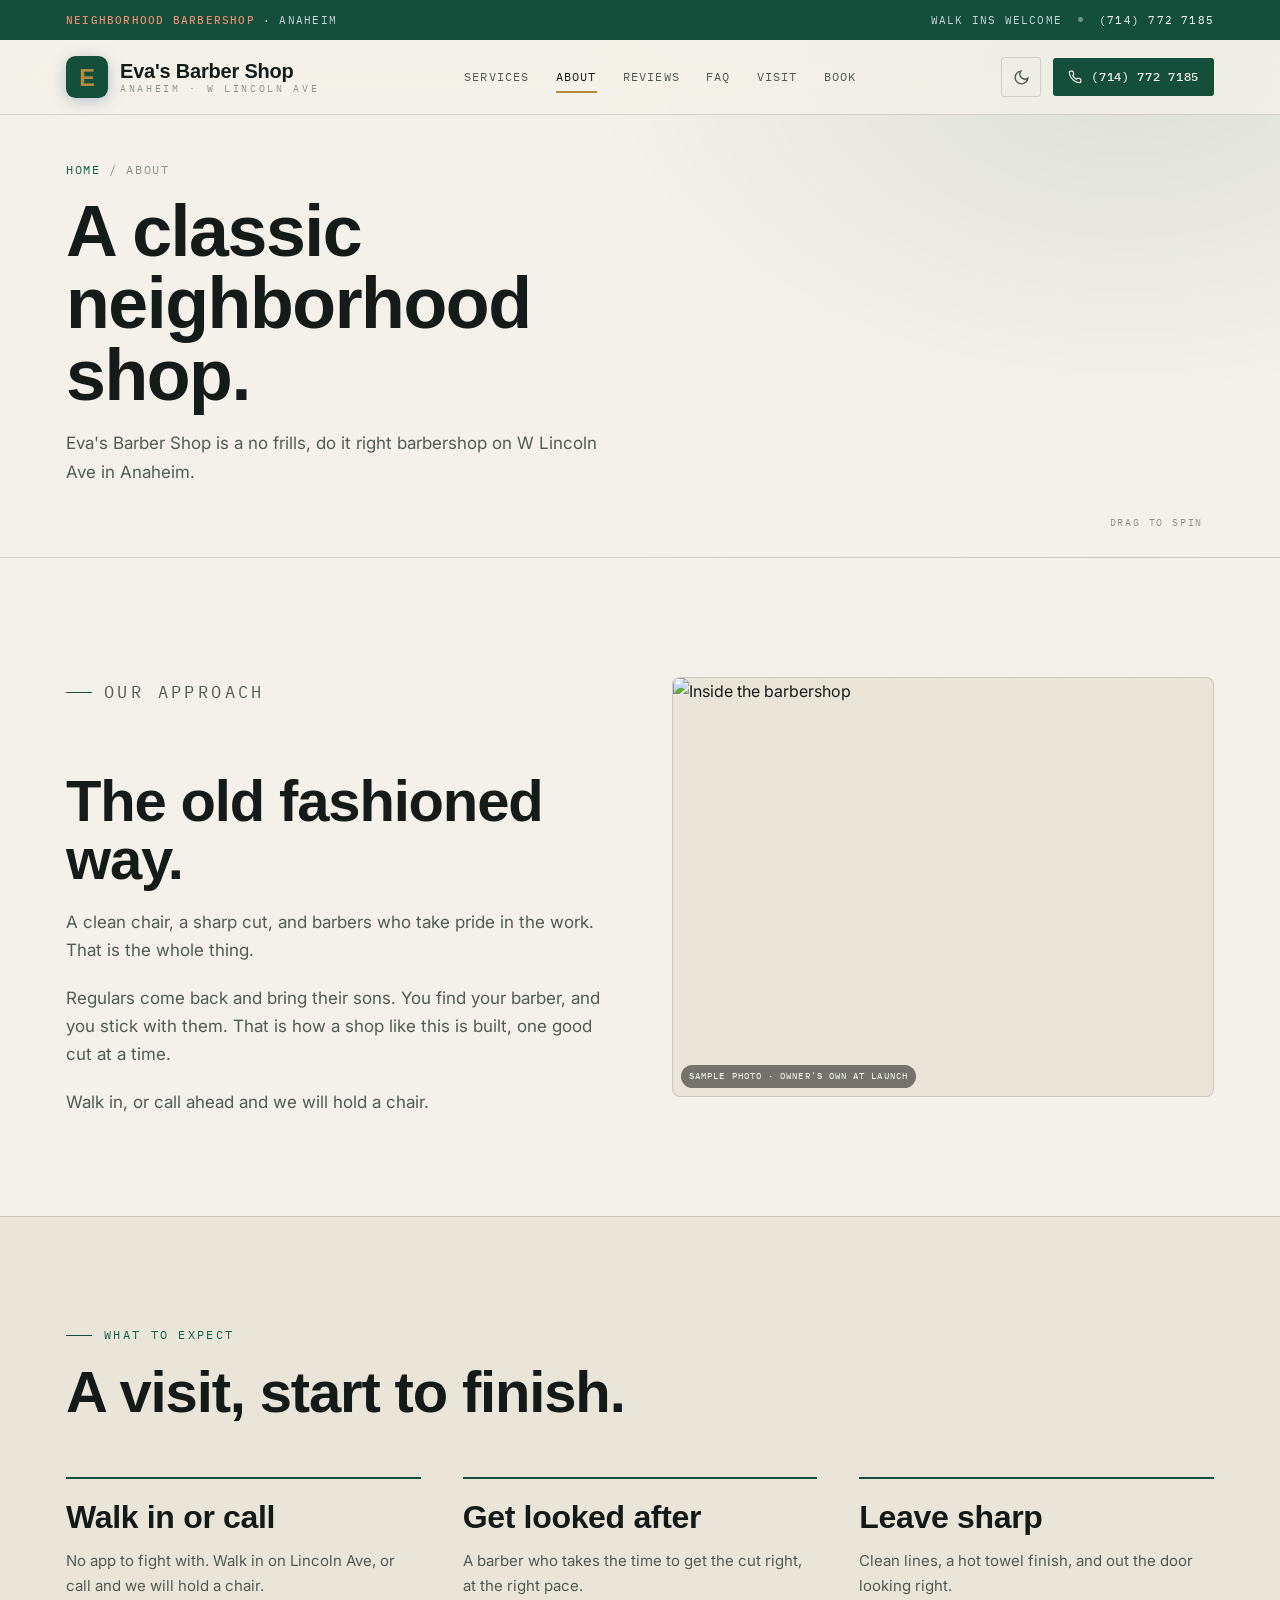
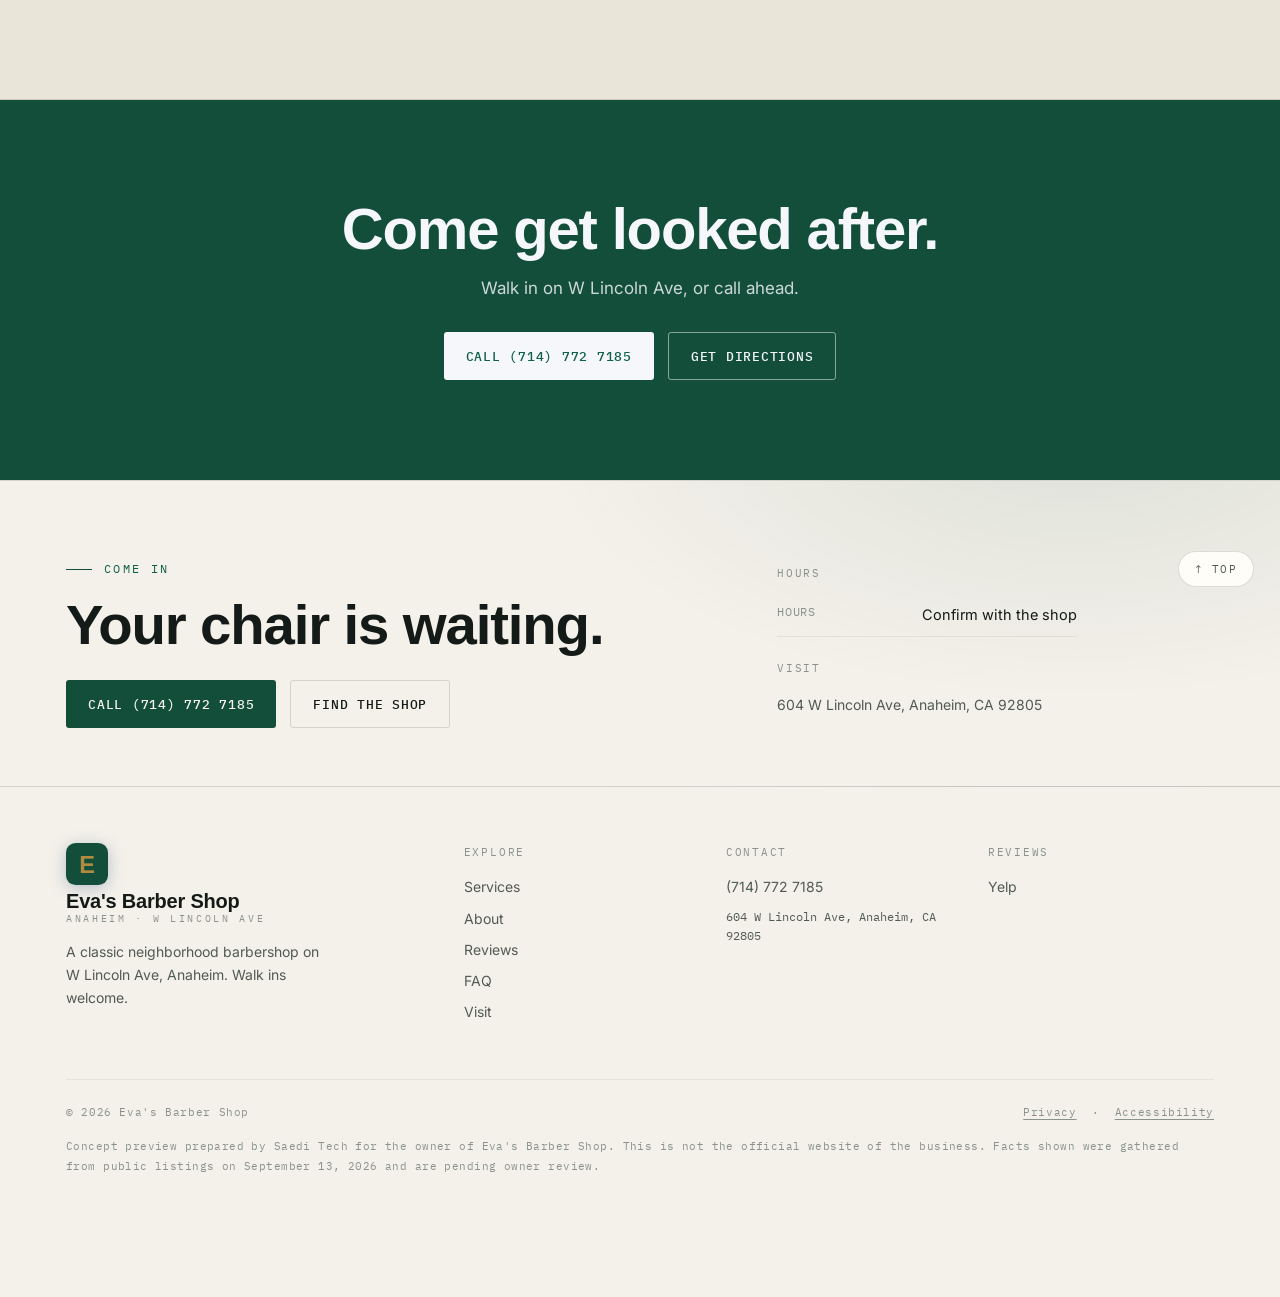
==== commit 3dc26906: "Fix 3D hero loading, page reveal, spread 3D across page, unique heroes, correct photos Co-Authored-B" ====
--- a/about.html
+++ b/about.html
@@ -20,7 +20,7 @@
 <nav class="top" aria-label="Main">
   <div class="wrap navin">
     <a class="logo" href="index.html" aria-label="Eva's Barber Shop, home"><svg class="emblem" viewBox="0 0 48 48" aria-hidden="true"><rect width="48" height="48" rx="11" fill="var(--indigo)"/><text x="24" y="34" font-size="27" text-anchor="middle" fill="var(--shu)" font-family="Archivo,sans-serif" font-weight="800">E</text></svg><span class="wm"><span class="n">Eva's Barber Shop</span><span class="s">Anaheim · W Lincoln Ave</span></span></a>
-    <div class="navlinks"><a href="services.html">Services</a><a href="about.html" aria-current="page">About</a><a href="reviews.html">Reviews</a><a href="faq.html">FAQ</a><a href="visit.html">Visit</a></div>
+    <div class="navlinks"><a href="services.html">Services</a><a href="about.html" aria-current="page">About</a><a href="reviews.html">Reviews</a><a href="faq.html">FAQ</a><a href="visit.html">Visit</a><a href="index.html#book">Book</a></div>
     <div class="navright">
       <button class="tgl" id="themeTgl" aria-label="Switch between day and night theme" aria-pressed="false"><svg id="icMoon" viewBox="0 0 24 24" fill="none" stroke="currentColor" stroke-width="2" stroke-linecap="round"><path d="M21 12.8A9 9 0 1 1 11.2 3a7 7 0 0 0 9.8 9.8z"/></svg><svg id="icSun" viewBox="0 0 24 24" fill="none" stroke="currentColor" stroke-width="2" stroke-linecap="round" style="display:none"><circle cx="12" cy="12" r="4"/><path d="M12 2v2M12 20v2M4.9 4.9l1.4 1.4M17.7 17.7l1.4 1.4M2 12h2M20 12h2M4.9 19.1l1.4-1.4M17.7 6.3l1.4-1.4"/></svg></button>
       <a class="btn btn-fill btn-sm" href="tel:+17147727185"><svg width="14" height="14" viewBox="0 0 24 24" fill="none" stroke="currentColor" stroke-width="2" stroke-linecap="round" aria-hidden="true"><path d="M22 16.9v3a2 2 0 0 1-2.2 2 19.8 19.8 0 0 1-8.6-3 19.5 19.5 0 0 1-6-6 19.8 19.8 0 0 1-3-8.7A2 2 0 0 1 4.1 2h3a2 2 0 0 1 2 1.7c.13 1 .36 1.9.7 2.8a2 2 0 0 1-.45 2.1L8.1 9.9a16 16 0 0 0 6 6l1.3-1.3a2 2 0 0 1 2.1-.45c.9.34 1.8.57 2.8.7A2 2 0 0 1 22 16.9z"/></svg><span class="lbl">(714) 772 7185</span></a>
--- a/assets/site.css
+++ b/assets/site.css
@@ -74,8 +74,8 @@
 @media (max-width:940px){.navlinks{display:none}.burger{display:grid}}
 @media (max-width:560px){.logo .wm .s{display:none}.navright .btn span.lbl{display:none}}
 /* mobile menu */
-.mmenu{position:fixed;inset:0;z-index:150;background:var(--bg);transform:translateY(-100%);transition:transform .45s var(--ease);display:flex;flex-direction:column;padding:96px 26px 40px}
-.mmenu.open{transform:none}
+.mmenu{position:fixed;inset:0;z-index:150;background:var(--bg);transform:translateY(-100%);visibility:hidden;opacity:0;transition:transform .45s var(--ease),opacity .35s,visibility .35s;display:flex;flex-direction:column;padding:96px 26px 40px;overflow-y:auto}
+.mmenu.open{transform:none;visibility:visible;opacity:1}
 .mmenu a{font-family:'Archivo',sans-serif;font-weight:700;font-size:30px;text-decoration:none;color:var(--text);padding:16px 0;border-bottom:1px solid var(--line)}
 .mmenu a:hover{color:var(--indigo-tx)}
 .mclose{position:absolute;top:22px;right:22px;width:40px;height:40px;border:1px solid var(--line);border-radius:3px;background:transparent;color:var(--text);cursor:pointer;font-size:20px}
@@ -363,3 +363,43 @@
   .garage .g-step{font-size:22px}
   .garage .ghint{top:88px}
 }
+
+/* ---- 3D object showcase (shared objects3d.js) ---- */
+.show3d .o3grid{display:grid;grid-template-columns:repeat(3,1fr);gap:18px;margin-top:34px}
+.show3d .o3{margin:0;background:var(--card);border:1px solid var(--line);border-radius:18px;overflow:hidden;box-shadow:0 30px 60px -40px rgba(15,20,26,.5);position:relative}
+.show3d .o3 canvas.obj3d{display:block;width:100%;height:300px;cursor:grab;touch-action:none;background:radial-gradient(130% 120% at 50% 12%, color-mix(in srgb,var(--indigo) 12%, transparent), transparent 68%)}
+.show3d .o3 canvas.obj3d:active{cursor:grabbing}
+.show3d .o3 figcaption{display:flex;align-items:center;justify-content:space-between;padding:13px 17px;font-family:'IBM Plex Mono',monospace;font-size:12px;letter-spacing:.06em;text-transform:uppercase;border-top:1px solid var(--line);color:var(--text)}
+.show3d .o3 figcaption .drag{color:var(--faint);text-transform:none;letter-spacing:0;font-size:11px}
+@media(max-width:820px){.show3d .o3grid{grid-template-columns:1fr;gap:14px}.show3d .o3 canvas.obj3d{height:270px}}
+
+/* ---- distributed 3D moments (spread across page) ---- */
+.obj3dband{padding:66px 0;border-top:1px solid var(--line2)}
+.obj3dband .o3b{display:flex;gap:40px;align-items:center;flex-wrap:wrap}
+.obj3dband .o3b-art{flex:1 1 360px;background:radial-gradient(130% 120% at 50% 14%, color-mix(in srgb,var(--indigo) 13%, transparent), transparent 66%);border:1px solid var(--line);border-radius:22px;overflow:hidden;box-shadow:0 34px 70px -46px rgba(15,20,26,.5)}
+.obj3dband.alt .o3b-art{order:2}
+.obj3dband .o3b-copy{flex:1 1 320px}
+.obj3dband canvas.obj3d{display:block;width:100%;height:380px;cursor:grab;touch-action:none}
+.obj3dband canvas.obj3d:active{cursor:grabbing}
+.obj3dband .o3b-copy .kick{font-family:'IBM Plex Mono',monospace;font-size:12px;letter-spacing:.2em;text-transform:uppercase;color:var(--indigo-tx);margin-bottom:14px}
+.obj3dband .o3b-copy h2{font-size:clamp(26px,3.4vw,40px);letter-spacing:-.02em;line-height:1.04;margin-bottom:14px}
+.obj3dband .o3b-copy p{color:var(--muted);max-width:42ch;margin-bottom:16px}
+.obj3dband .o3b-copy .drag{display:inline-flex;align-items:center;gap:8px;font-family:'IBM Plex Mono',monospace;font-size:11.5px;letter-spacing:.06em;text-transform:uppercase;color:var(--faint);border:1px solid var(--line);border-radius:40px;padding:8px 14px}
+@media(max-width:820px){.obj3dband{padding:44px 0}.obj3dband .o3b-art{order:0!important;flex-basis:100%}.obj3dband canvas.obj3d{height:300px}}
+
+/* ---- booking ---- */
+.bookband{padding:78px 0;background:var(--card2);border-top:1px solid var(--line);border-bottom:1px solid var(--line)}
+.bookband .bookgrid{display:grid;grid-template-columns:1fr 1fr;gap:46px;align-items:start}
+.bookband .bookfacts{margin-top:22px;display:flex;flex-direction:column;gap:9px;color:var(--muted);font-size:14px}
+.bookband .bookfacts b{color:var(--text);font-weight:600}
+.bookform{background:var(--card);border:1px solid var(--line);border-radius:22px;padding:28px;display:flex;flex-direction:column;gap:15px;box-shadow:0 34px 70px -48px rgba(15,20,26,.45);position:relative}
+.bookform label{display:flex;flex-direction:column;gap:6px;font-size:12.5px;font-weight:600;letter-spacing:.02em;color:var(--text)}
+.bookform input,.bookform select{font:inherit;font-weight:400;padding:12px 14px;border:1px solid var(--line);border-radius:11px;background:var(--bg);color:var(--text)}
+.bookform input:focus,.bookform select:focus{outline:2px solid var(--indigo);outline-offset:1px}
+.bookform .hp{position:absolute;left:-9999px;width:1px;height:1px;overflow:hidden}
+.bookform button{margin-top:4px}
+.bookform .bookmini{font-size:12px;color:var(--faint);margin:0;text-align:center}
+.form-done{text-align:center;padding:26px 10px}
+.form-done .ok{width:54px;height:54px;border-radius:50%;background:var(--indigo);color:var(--btn-tx);display:grid;place-items:center;font-size:27px;margin:0 auto 14px}
+.form-done h3{margin-bottom:8px}.form-done p{color:var(--muted);font-size:14px}
+@media(max-width:820px){.bookband .bookgrid{grid-template-columns:1fr;gap:28px}}
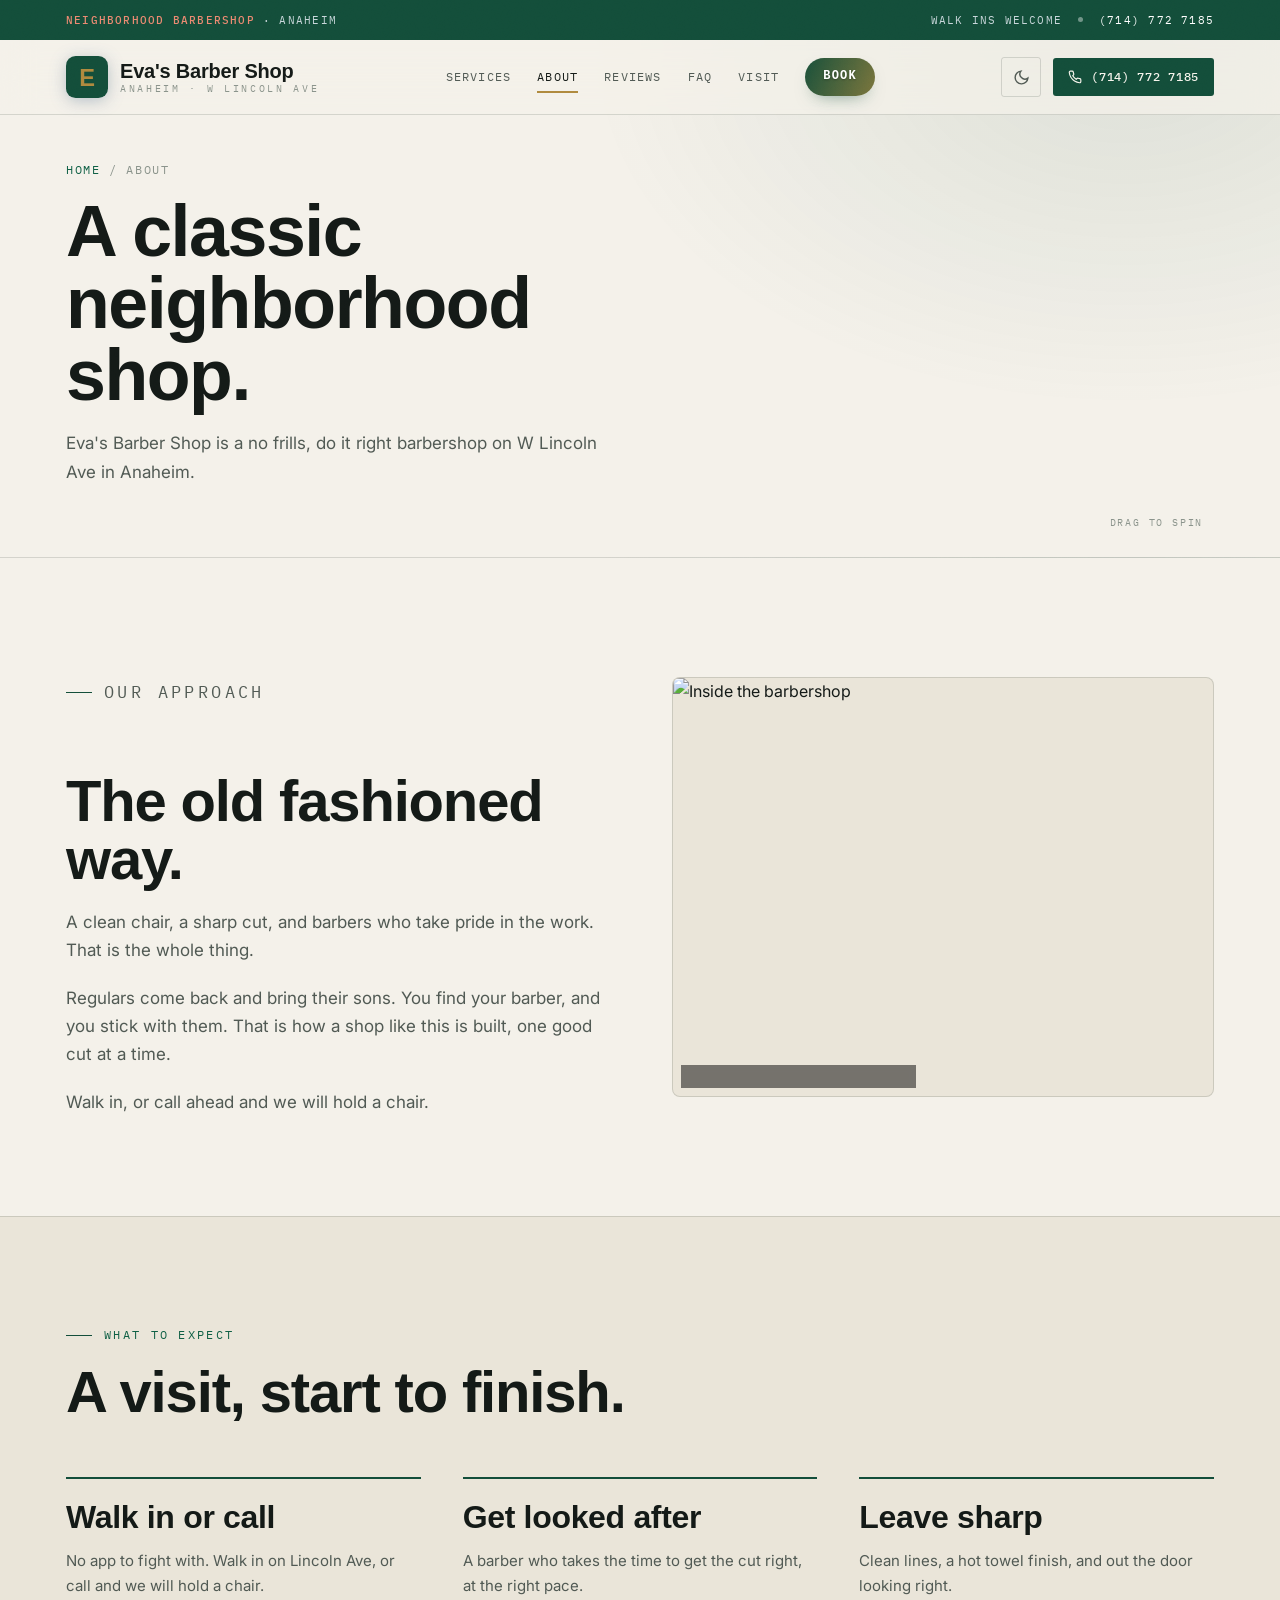
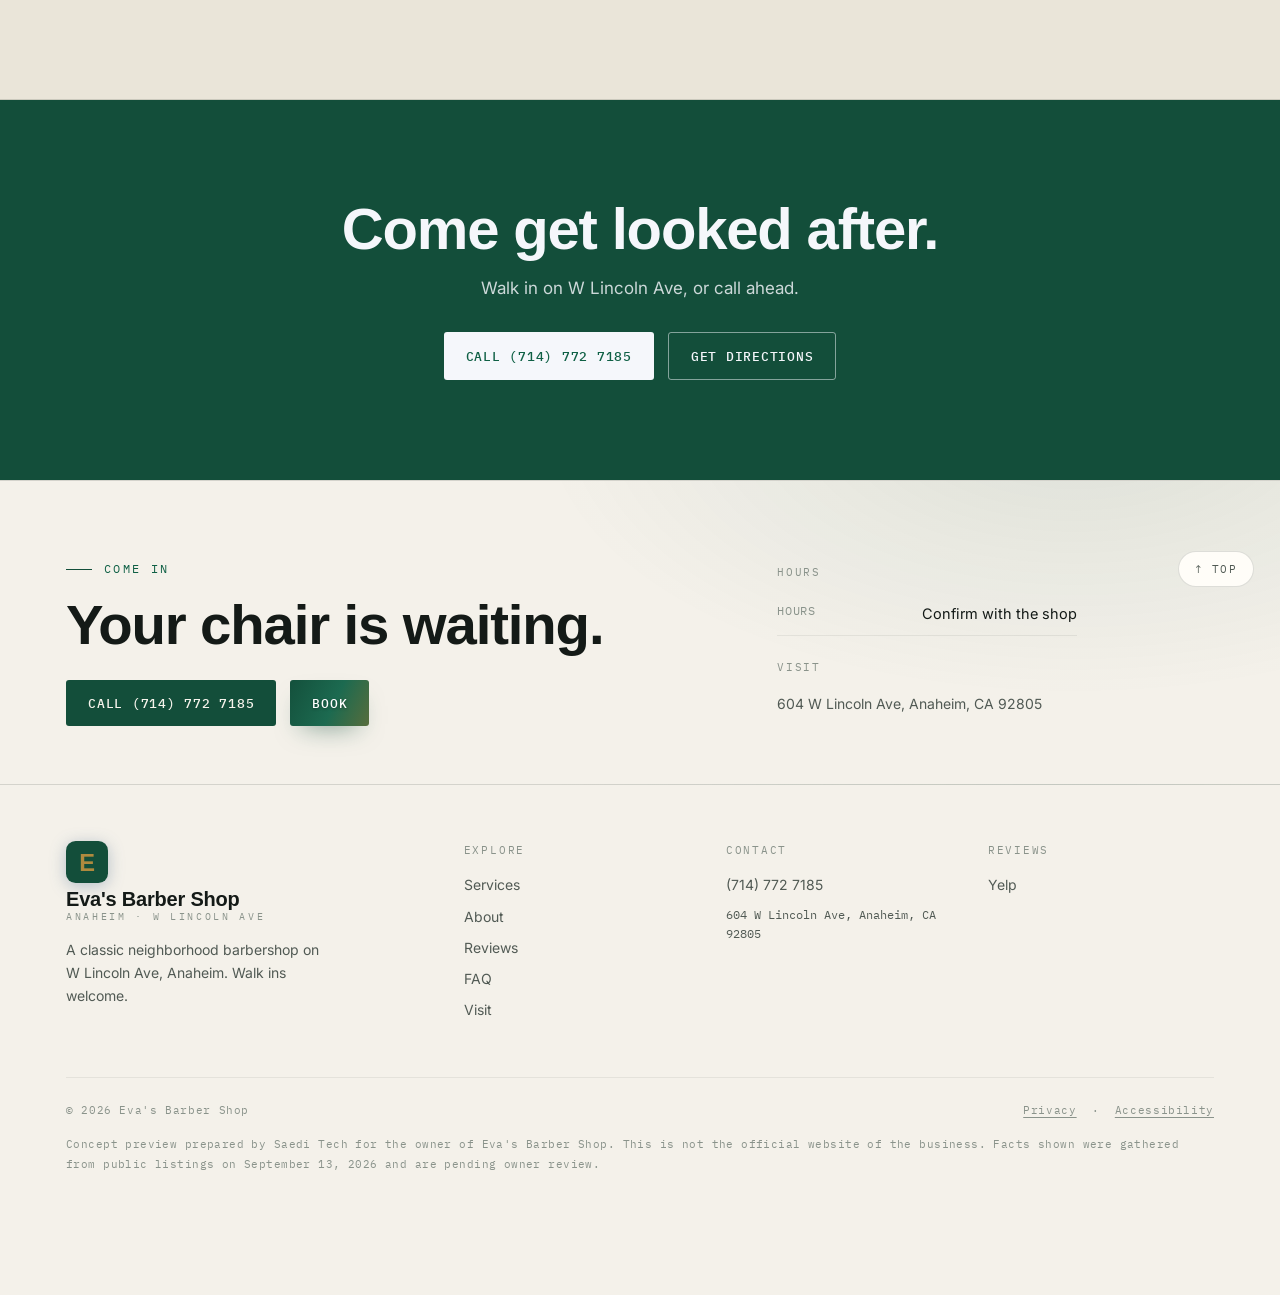
==== commit 82249889: "Fix 3D hero loading, page reveal, spread 3D across page, unique heroes, correct photos Co-Authored-B" ====
--- a/about.html
+++ b/about.html
@@ -40,10 +40,10 @@
 </div></section>
 <section class="band"><div class="wrap"><p class="kick up">What to expect</p><h2 class="up">A visit, start to finish.</h2><div class="whygrid"><div class="why up"><div class="big">Walk in or call</div><p>No app to fight with. Walk in on Lincoln Ave, or call and we will hold a chair.</p></div><div class="why up"><div class="big">Get looked after</div><p>A barber who takes the time to get the cut right, at the right pace.</p></div><div class="why up"><div class="big">Leave sharp</div><p>Clean lines, a hot towel finish, and out the door looking right.</p></div></div></div></section>
 <section class="ctaband"><div class="wrap"><h2 class="up">Come get looked after.</h2><p class="up">Walk in on W Lincoln Ave, or call ahead.</p><div class="cta up"><a class="btn btn-fill" href="tel:+17147727185">Call (714) 772 7185</a><a class="btn btn-line" href="visit.html">Get directions</a></div></div></section>
-</main><script type="module" src="assets/subhero3d.js"></script><footer>
+</main><script type="module" src="assets/subhero3d.js?v=3"></script><footer>
   <button class="backtop" id="backtop" aria-label="Back to top">↑ Top</button>
   <div class="foot-hero"><div class="wrap"><div class="foot-top">
-    <div class="foot-cta"><p class="kick">Come in</p><h2>Your chair is waiting.</h2><div class="cta"><a class="btn btn-fill" href="tel:+17147727185">Call (714) 772 7185</a><a class="btn btn-line" href="visit.html">Find the shop</a></div></div>
+    <div class="foot-cta"><p class="kick">Come in</p><h2>Your chair is waiting.</h2><div class="cta"><a class="btn btn-fill" href="tel:+17147727185">Call (714) 772 7185</a><a class="btn btn-book" href="index.html#book">Book</a></div></div>
     <div class="foot-hours"><p class="ft">Hours</p><div class="hrow"><span>Hours</span><span>Confirm with the shop</span></div><p class="ft" style="margin-top:22px">Visit</p><p class="addr">604 W Lincoln Ave, Anaheim, CA 92805</p></div>
   </div></div></div>
   <div class="wrap foot-main">
--- a/assets/site.css
+++ b/assets/site.css
@@ -84,7 +84,7 @@
 header.hero{position:relative;min-height:100svh;overflow:hidden}
 .sticky{position:relative;min-height:100svh;overflow:hidden;display:flex;align-items:center;padding:90px 0 44px}
 /* scroll-driven exploded 3D hero */
-header.hero.scroll3d{height:340vh;min-height:0}
+header.hero.scroll3d{height:340vh;min-height:0;overflow:visible}
 header.hero.scroll3d .sticky{position:sticky;top:0;height:100svh;min-height:0;padding:0}
 .callouts{position:absolute;z-index:2;top:50%;left:26px;transform:translateY(-50%);max-width:360px;opacity:0;pointer-events:none;will-change:opacity}
 .callouts h3{font-family:'Archivo',sans-serif;font-weight:800;font-size:clamp(26px,3.2vw,40px);letter-spacing:-.02em;line-height:1.02;margin-bottom:18px}
@@ -403,3 +403,23 @@
 .form-done .ok{width:54px;height:54px;border-radius:50%;background:var(--indigo);color:var(--btn-tx);display:grid;place-items:center;font-size:27px;margin:0 auto 14px}
 .form-done h3{margin-bottom:8px}.form-done p{color:var(--muted);font-size:14px}
 @media(max-width:820px){.bookband .bookgrid{grid-template-columns:1fr;gap:28px}}
+
+/* ---- vibrant booking button (mix of both brand colors) ---- */
+.btn-book{background:linear-gradient(115deg,var(--indigo) 0%,var(--indigo-2) 40%,var(--shu-tx) 100%);color:#fff;border:none;background-size:150% 150%;background-position:0% 50%;text-shadow:0 1px 3px rgba(0,0,0,.38);box-shadow:0 12px 26px -12px color-mix(in srgb,var(--indigo) 55%,transparent);transition:background-position .55s var(--ease),transform .2s,box-shadow .3s,filter .3s}
+.btn-book:hover{background-position:100% 50%;transform:translateY(-1px);box-shadow:0 18px 32px -12px color-mix(in srgb,var(--indigo) 62%,transparent)}
+.btn-book:active{transform:translateY(0)}
+.navlinks a[href$="#book"],.navlinks a[href$="#book"]:hover{color:var(--shu-tx);font-weight:600}
+
+/* ---- hero overlap fix: reserve header space + fit tall headlines (desktop) ---- */
+@media (min-width:941px){
+  header.hero.scroll3d .sticky{padding:126px 0 64px !important;align-items:center}
+  header.hero.scroll3d h1{font-size:clamp(44px,5.6vw,74px)}
+  .callouts{top:calc(50% + 30px)}
+}
+
+/* ---- prominent animated Book pill in header nav ---- */
+.navlinks a[href$="#book"]{background:linear-gradient(115deg,var(--indigo),var(--shu));color:#fff !important;padding:9px 18px;border-radius:40px;text-shadow:0 1px 2px rgba(0,0,0,.3);box-shadow:0 8px 18px -9px color-mix(in srgb,var(--indigo) 55%,transparent);background-size:160% 160%;background-position:0% 50%;transition:background-position .55s var(--ease),transform .2s,box-shadow .3s}
+.navlinks a[href$="#book"]:hover{background-position:100% 50%;transform:translateY(-1px);box-shadow:0 12px 22px -9px color-mix(in srgb,var(--indigo) 62%,transparent)}
+.navlinks a[href$="#book"]::after{display:none !important}
+/* ---- footer reveal + CTA polish ---- */
+.foot-hero .foot-cta h2{transition:transform .7s var(--ease),opacity .7s var(--ease)}
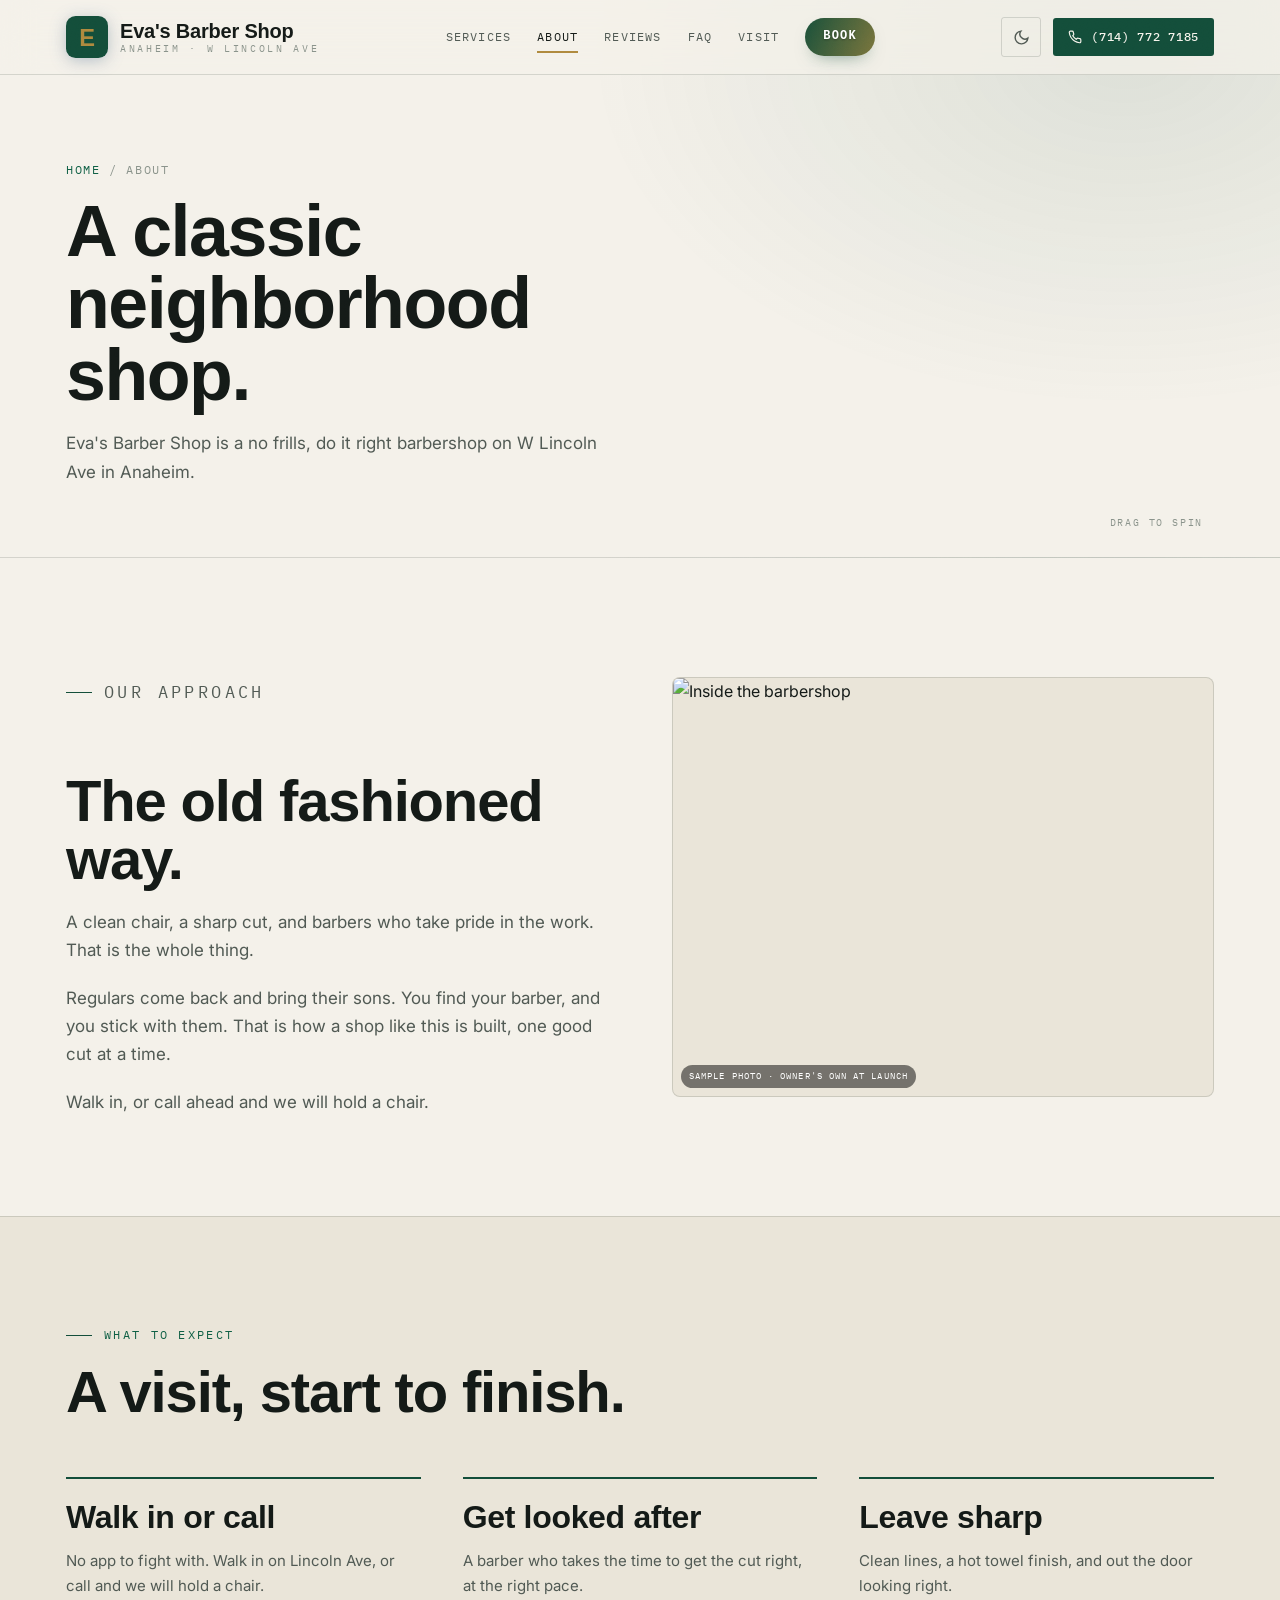
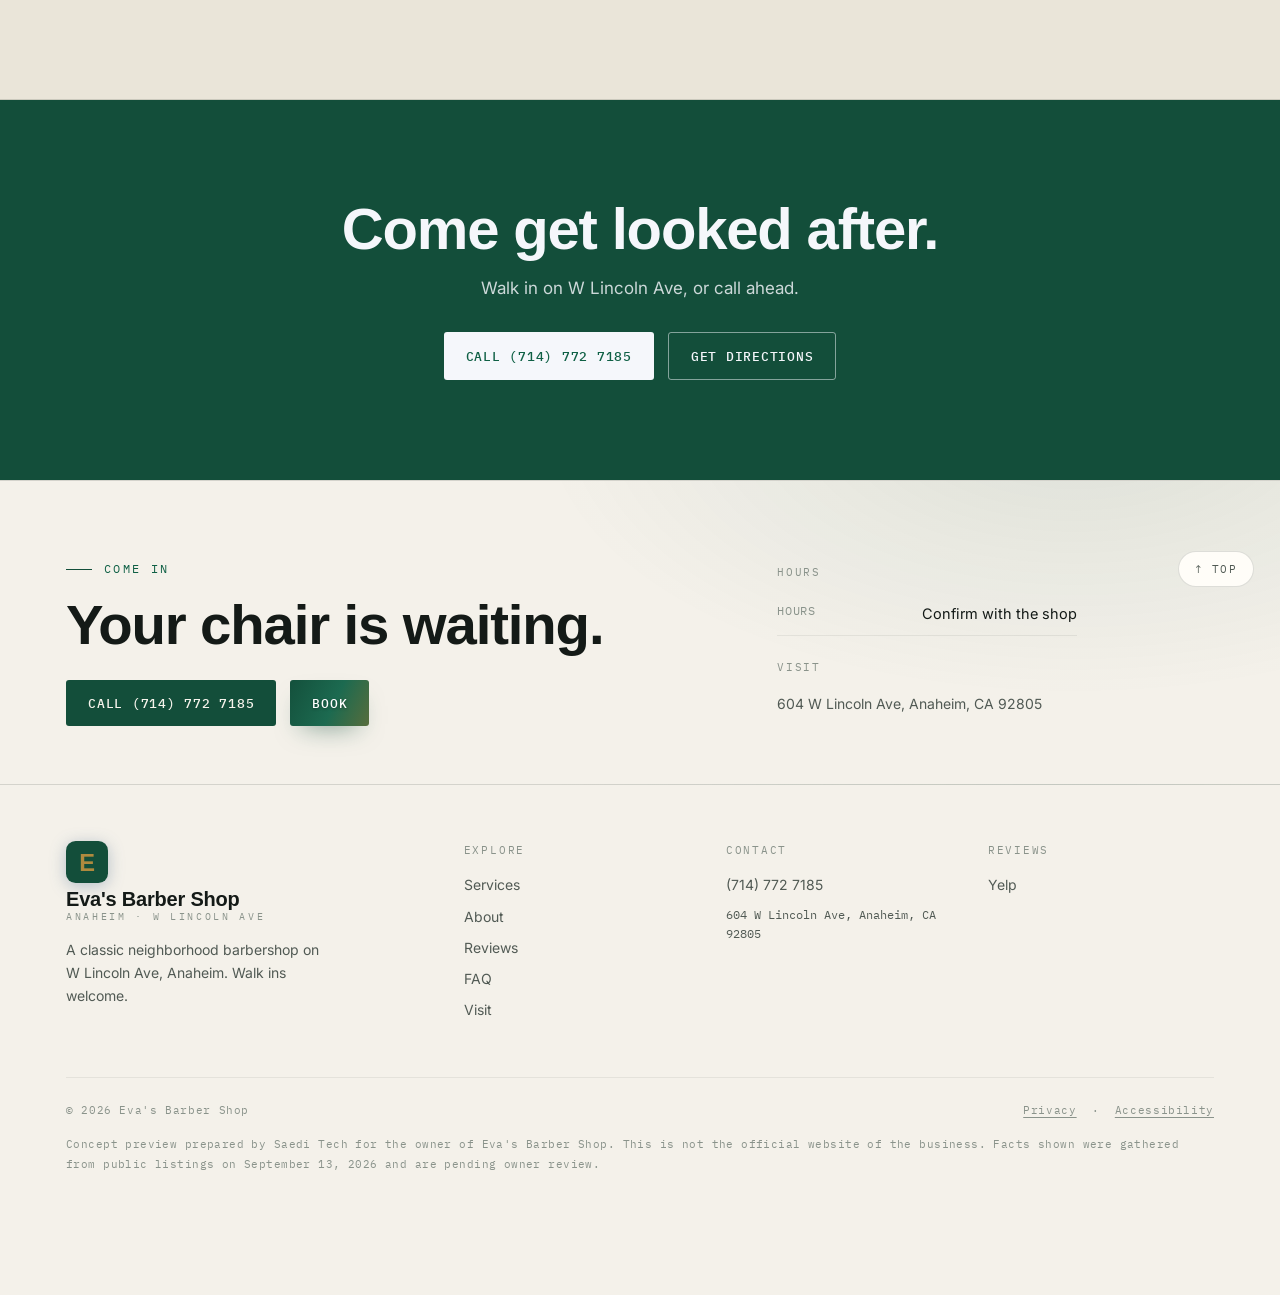
==== commit 37e98cd4: "Fix 3D hero loading, page reveal, spread 3D across page, unique heroes, correct photos Co-Authored-B" ====
--- a/about.html
+++ b/about.html
@@ -16,7 +16,7 @@
 </head>
 <body>
 <a class="skip" href="#main">Skip to content</a>
-<header class="sitehead" id="sitehead"><div class="topbar"><div class="wrap tbin"><span class="tb-l"><b>Neighborhood barbershop</b> · Anaheim</span><span class="tb-r"><span>Walk ins welcome</span><span class="dot2"></span><a href="tel:+17147727185">(714) 772 7185</a></span></div></div>
+<header class="sitehead" id="sitehead">
 <nav class="top" aria-label="Main">
   <div class="wrap navin">
     <a class="logo" href="index.html" aria-label="Eva's Barber Shop, home"><svg class="emblem" viewBox="0 0 48 48" aria-hidden="true"><rect width="48" height="48" rx="11" fill="var(--indigo)"/><text x="24" y="34" font-size="27" text-anchor="middle" fill="var(--shu)" font-family="Archivo,sans-serif" font-weight="800">E</text></svg><span class="wm"><span class="n">Eva's Barber Shop</span><span class="s">Anaheim · W Lincoln Ave</span></span></a>
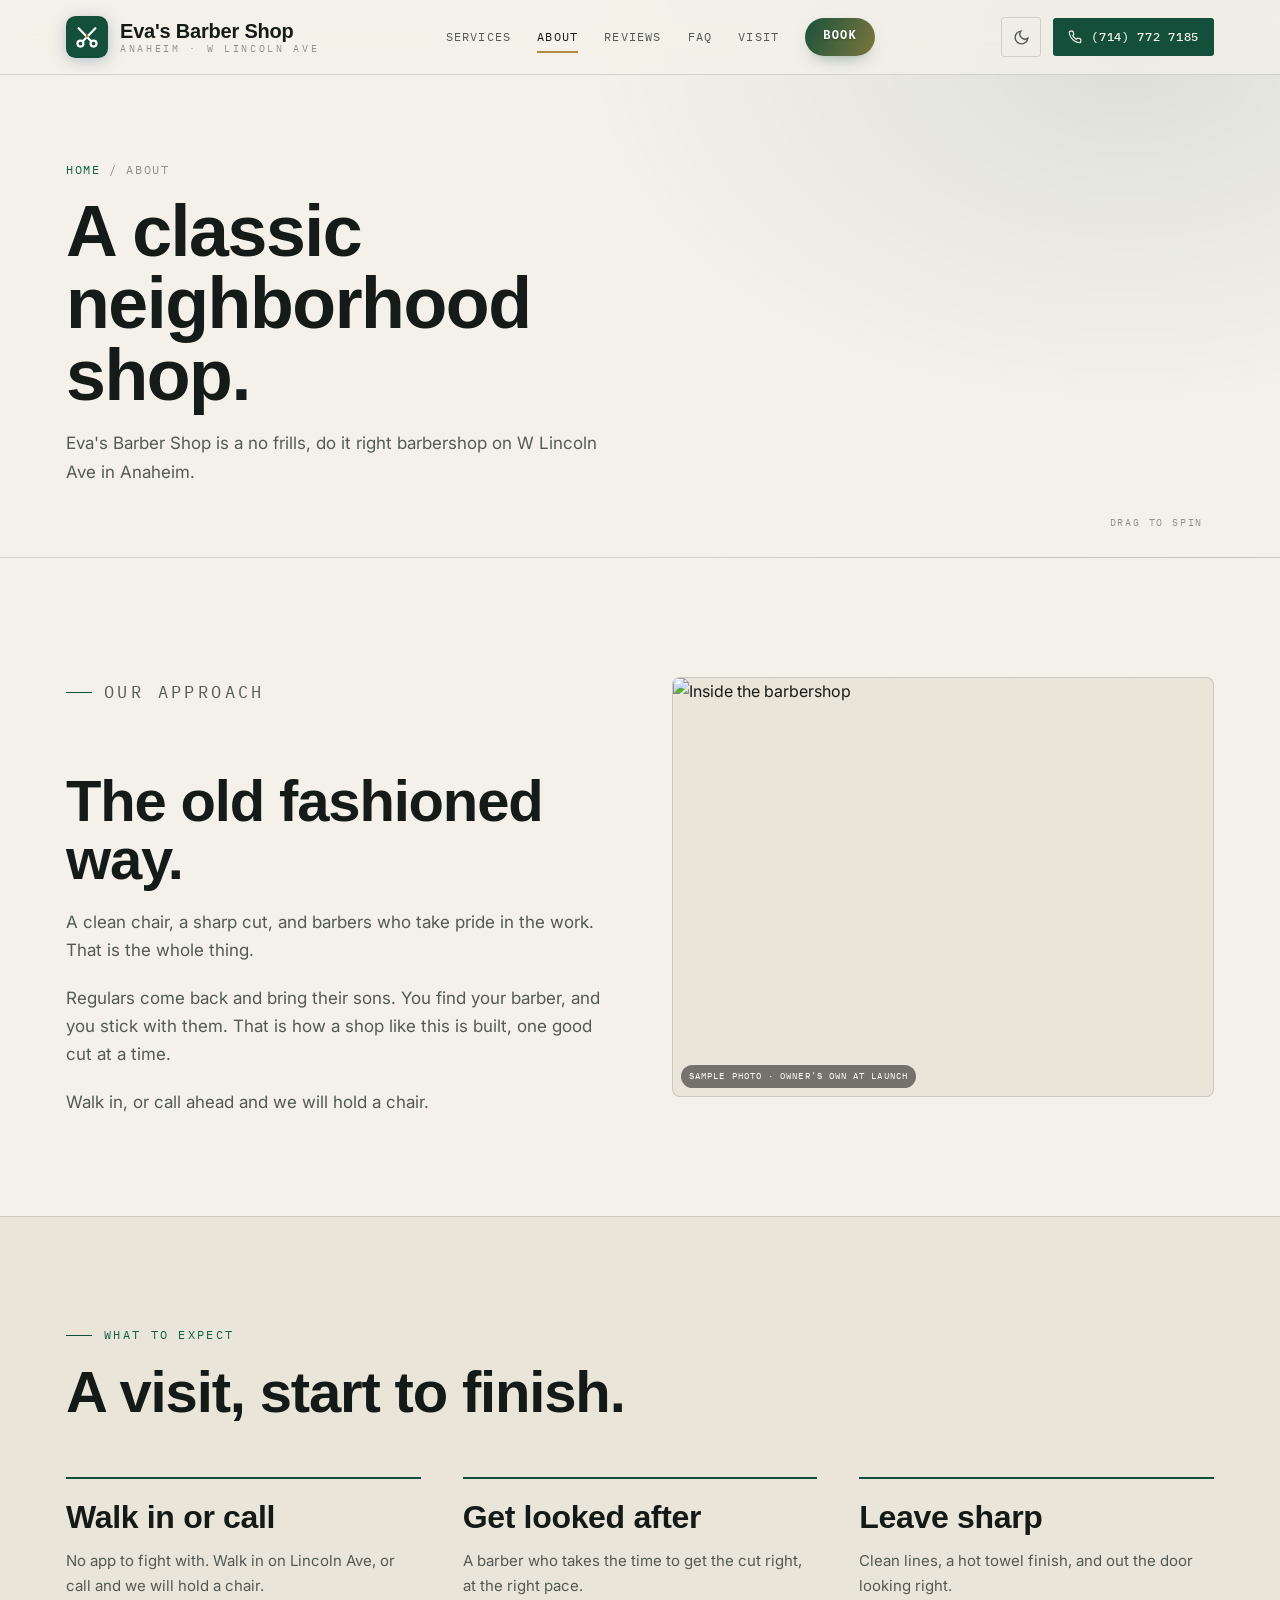
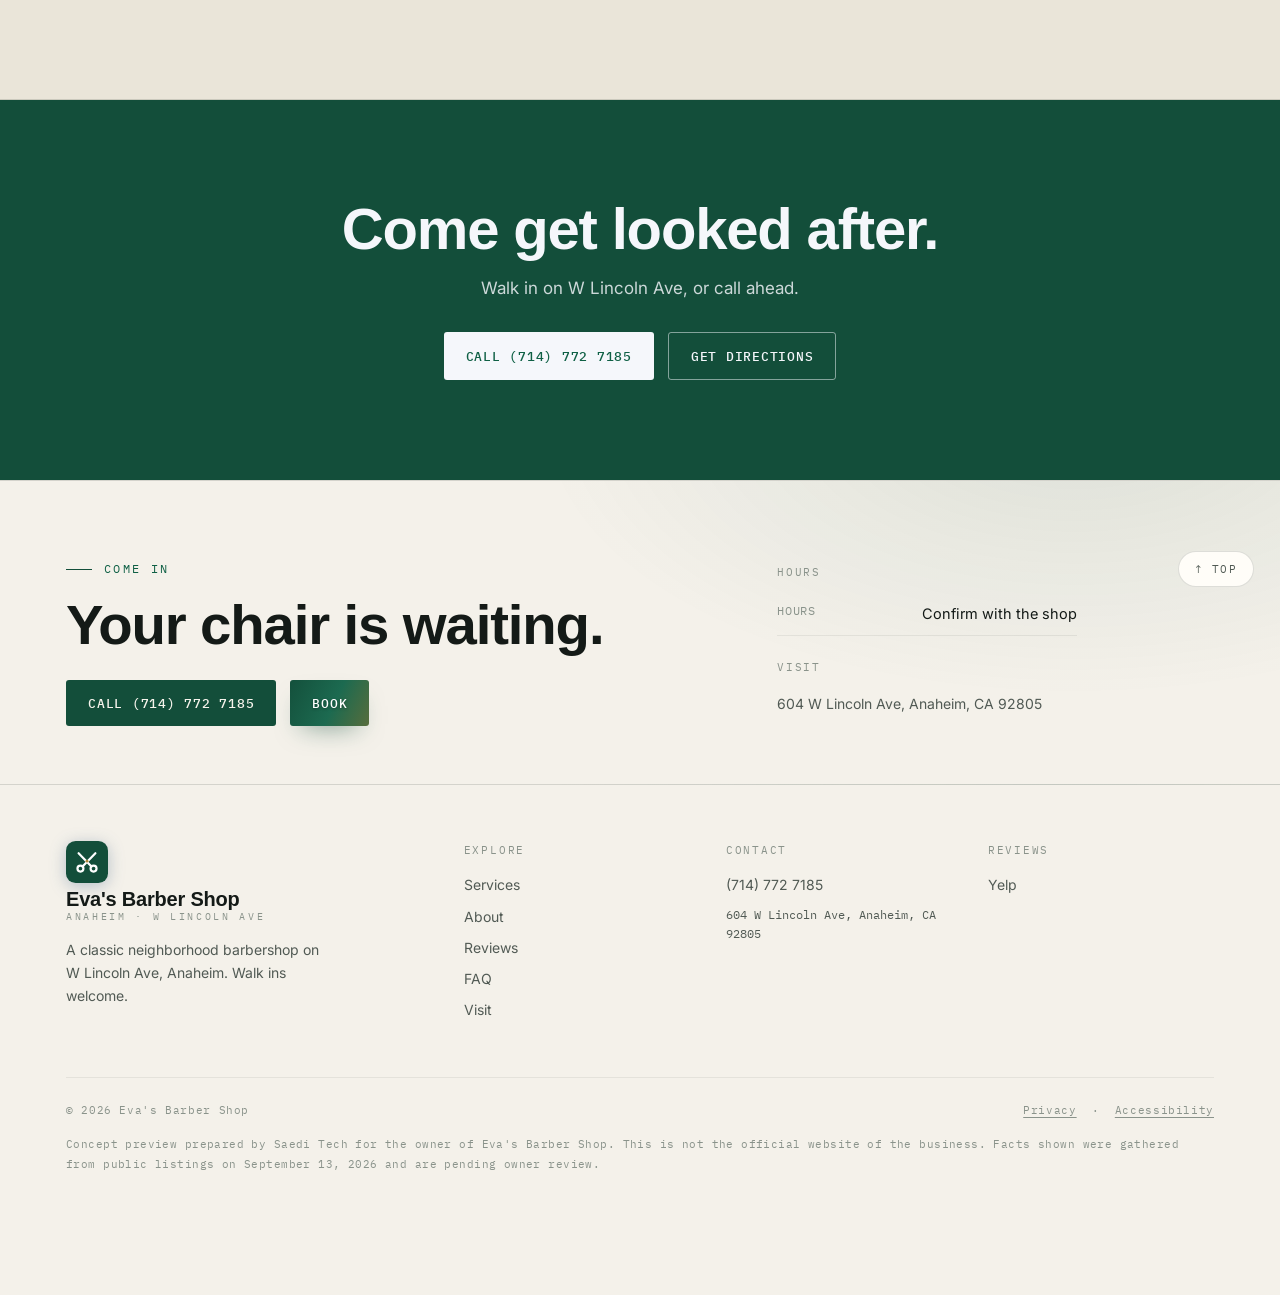
==== commit eef4ed17: "Add bespoke business logo (header, footer, favicon)" ====
--- a/about.html
+++ b/about.html
@@ -7,7 +7,7 @@
 <title>About · Eva's Barber Shop</title>
 <meta name="description" content="About Eva's Barber Shop, a classic neighborhood barbershop in Anaheim. Walk ins welcome." />
 <meta property="og:title" content="About · Eva's Barber Shop" /><meta property="og:type" content="website" />
-<link rel="icon" href="data:image/svg+xml,%3Csvg xmlns='http://www.w3.org/2000/svg' viewBox='0 0 32 32'%3E%3Ccircle cx='16' cy='16' r='15' fill='%239e2b25'/%3E%3Crect x='13' y='6' width='6' height='20' rx='3' fill='%23f3ede1'/%3E%3Cpath d='M13 9l6 4M13 15l6 4M13 21l6 4' stroke='%23a9812f' stroke-width='2'/%3E%3C/svg%3E">
+<link rel="icon" href="data:image/svg+xml,%3Csvg xmlns='http://www.w3.org/2000/svg' viewBox='0 0 48 48'%3E%3Crect width='48' height='48' rx='11' fill='%23134e3a'/%3E%3Cg fill='none' stroke='%23fff' stroke-width='2.5' stroke-linecap='round' stroke-linejoin='round'%3E%3Ccircle cx='16.5' cy='31.5' r='3.4'/%3E%3Ccircle cx='31.5' cy='31.5' r='3.4'/%3E%3Cpath d='M18.9 29.1 33.6 14'/%3E%3Cpath d='M29.1 29.1 14.4 14'/%3E%3C/g%3E%3Ccircle cx='24' cy='23' r='1.7' fill='%23b08a3e'/%3E%3C/svg%3E">
 <link rel="preconnect" href="https://fonts.googleapis.com"><link rel="preconnect" href="https://fonts.gstatic.com" crossorigin>
 <link href="https://fonts.googleapis.com/css2?family=Oswald:wght@500;600;700&family=Inter:wght@400;500;600&family=IBM+Plex+Mono:wght@400;500&display=swap" rel="stylesheet">
 <link rel="stylesheet" href="assets/site.css">
@@ -19,7 +19,7 @@
 <header class="sitehead" id="sitehead">
 <nav class="top" aria-label="Main">
   <div class="wrap navin">
-    <a class="logo" href="index.html" aria-label="Eva's Barber Shop, home"><svg class="emblem" viewBox="0 0 48 48" aria-hidden="true"><rect width="48" height="48" rx="11" fill="var(--indigo)"/><text x="24" y="34" font-size="27" text-anchor="middle" fill="var(--shu)" font-family="Archivo,sans-serif" font-weight="800">E</text></svg><span class="wm"><span class="n">Eva's Barber Shop</span><span class="s">Anaheim · W Lincoln Ave</span></span></a>
+    <a class="logo" href="index.html" aria-label="Eva's Barber Shop, home"><svg class="emblem" viewBox="0 0 48 48" aria-hidden="true"><rect width="48" height="48" rx="11" fill="var(--indigo)"/><g fill='none' stroke='#fff' stroke-width='2.5' stroke-linecap='round' stroke-linejoin='round'><circle cx='16.5' cy='31.5' r='3.4'/><circle cx='31.5' cy='31.5' r='3.4'/><path d='M18.9 29.1 33.6 14'/><path d='M29.1 29.1 14.4 14'/></g><circle cx='24' cy='23' r='1.7' fill='var(--shu)'/></svg><span class="wm"><span class="n">Eva's Barber Shop</span><span class="s">Anaheim · W Lincoln Ave</span></span></a>
     <div class="navlinks"><a href="services.html">Services</a><a href="about.html" aria-current="page">About</a><a href="reviews.html">Reviews</a><a href="faq.html">FAQ</a><a href="visit.html">Visit</a><a href="index.html#book">Book</a></div>
     <div class="navright">
       <button class="tgl" id="themeTgl" aria-label="Switch between day and night theme" aria-pressed="false"><svg id="icMoon" viewBox="0 0 24 24" fill="none" stroke="currentColor" stroke-width="2" stroke-linecap="round"><path d="M21 12.8A9 9 0 1 1 11.2 3a7 7 0 0 0 9.8 9.8z"/></svg><svg id="icSun" viewBox="0 0 24 24" fill="none" stroke="currentColor" stroke-width="2" stroke-linecap="round" style="display:none"><circle cx="12" cy="12" r="4"/><path d="M12 2v2M12 20v2M4.9 4.9l1.4 1.4M17.7 17.7l1.4 1.4M2 12h2M20 12h2M4.9 19.1l1.4-1.4M17.7 6.3l1.4-1.4"/></svg></button>
@@ -48,7 +48,7 @@
   </div></div></div>
   <div class="wrap foot-main">
     <div class="fgrid">
-      <div class="fbrand"><a class="logo" href="index.html" aria-label="Eva's Barber Shop, home"><svg class="emblem" viewBox="0 0 48 48" aria-hidden="true"><rect width="48" height="48" rx="11" fill="var(--indigo)"/><text x="24" y="34" font-size="27" text-anchor="middle" fill="var(--shu)" font-family="Archivo,sans-serif" font-weight="800">E</text></svg><span class="wm"><span class="n">Eva's Barber Shop</span><span class="s">Anaheim · W Lincoln Ave</span></span></a><p>A classic neighborhood barbershop on W Lincoln Ave, Anaheim. Walk ins welcome.</p></div>
+      <div class="fbrand"><a class="logo" href="index.html" aria-label="Eva's Barber Shop, home"><svg class="emblem" viewBox="0 0 48 48" aria-hidden="true"><rect width="48" height="48" rx="11" fill="var(--indigo)"/><g fill='none' stroke='#fff' stroke-width='2.5' stroke-linecap='round' stroke-linejoin='round'><circle cx='16.5' cy='31.5' r='3.4'/><circle cx='31.5' cy='31.5' r='3.4'/><path d='M18.9 29.1 33.6 14'/><path d='M29.1 29.1 14.4 14'/></g><circle cx='24' cy='23' r='1.7' fill='var(--shu)'/></svg><span class="wm"><span class="n">Eva's Barber Shop</span><span class="s">Anaheim · W Lincoln Ave</span></span></a><p>A classic neighborhood barbershop on W Lincoln Ave, Anaheim. Walk ins welcome.</p></div>
       <div class="fcol"><p class="ft">Explore</p><a href="services.html">Services</a><a href="about.html">About</a><a href="reviews.html">Reviews</a><a href="faq.html">FAQ</a><a href="visit.html">Visit</a></div>
       <div class="fcol"><p class="ft">Contact</p><a href="tel:+17147727185">(714) 772 7185</a><p class="mono" style="font-size:12px">604 W Lincoln Ave, Anaheim, CA 92805</p></div>
       <div class="fcol"><p class="ft">Reviews</p><a href="https://www.yelp.com/biz/evas-barber-shop-anaheim" target="_blank" rel="noopener">Yelp</a></div>
--- a/assets/site.css
+++ b/assets/site.css
@@ -423,3 +423,9 @@
 .navlinks a[href$="#book"]::after{display:none !important}
 /* ---- footer reveal + CTA polish ---- */
 .foot-hero .foot-cta h2{transition:transform .7s var(--ease),opacity .7s var(--ease)}
+
+/* ---- 3D moments: object only, no marketing copy (beauty) ---- */
+.obj3dband{padding:52px 0}
+.obj3dband .o3b.o3b-solo{flex-direction:column;align-items:center;gap:14px}
+.obj3dband .o3b-solo .o3b-art{flex:0 1 auto;width:100%;max-width:600px}
+.obj3dband .o3b-solo .o3b-hint{font-family:'IBM Plex Mono',monospace;font-size:11px;letter-spacing:.16em;text-transform:uppercase;color:var(--faint)}
